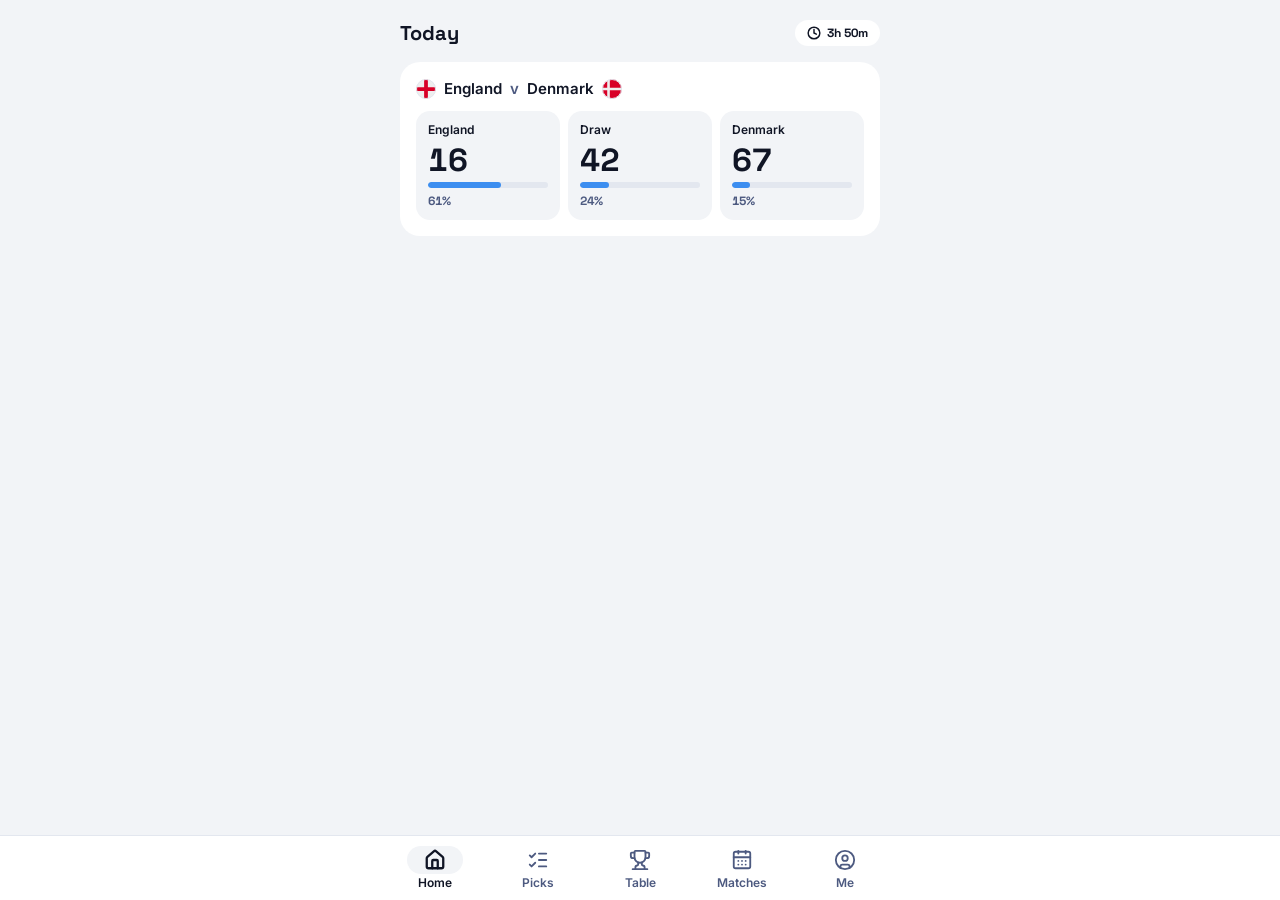
==== app/index.html @ b16002ab "Site, run 12" ====
<!doctype html>
<html lang="en-GB" data-tournament="euro-2028">
  <head>
    <meta charset="utf-8" />
    <meta name="viewport" content="width=device-width, initial-scale=1, viewport-fit=cover" />
    <meta name="theme-color" content="#F2F4F7" />
    <meta name="robots" content="noindex, nofollow" />
    <meta name="apple-mobile-web-app-capable" content="yes" />
    <meta name="mobile-web-app-capable" content="yes" />
    <meta name="apple-mobile-web-app-status-bar-style" content="default" />
    <meta name="apple-mobile-web-app-title" content="Barnito" />
    <title>Barnito 28</title>
    <link rel="manifest" href="./manifest.webmanifest" />
    <link rel="icon" href="./icon.svg" type="image/svg+xml" />
    <link rel="apple-touch-icon" href="./icon-180.png" />
    <script type="module" crossorigin src="./assets/index-D5ADAs2I.js"></script>
    <link rel="stylesheet" crossorigin href="./assets/index-BcwWj0fq.css">
  </head>
  <body>
    <div id="root"></div>
  </body>
</html>
---- app/assets/index-BcwWj0fq.css ----
@font-face{font-family:Inter Variable;font-style:normal;font-display:swap;font-weight:100 900;src:url(./inter-cyrillic-ext-wght-normal-BOeWTOD4.woff2)format("woff2-variations");unicode-range:U+460-52F,U+1C80-1C8A,U+20B4,U+2DE0-2DFF,U+A640-A69F,U+FE2E-FE2F}@font-face{font-family:Inter Variable;font-style:normal;font-display:swap;font-weight:100 900;src:url(./inter-cyrillic-wght-normal-DqGufNeO.woff2)format("woff2-variations");unicode-range:U+301,U+400-45F,U+490-491,U+4B0-4B1,U+2116}@font-face{font-family:Inter Variable;font-style:normal;font-display:swap;font-weight:100 900;src:url(./inter-greek-ext-wght-normal-DlzME5K_.woff2)format("woff2-variations");unicode-range:U+1F??}@font-face{font-family:Inter Variable;font-style:normal;font-display:swap;font-weight:100 900;src:url(./inter-greek-wght-normal-CkhJZR-_.woff2)format("woff2-variations");unicode-range:U+370-377,U+37A-37F,U+384-38A,U+38C,U+38E-3A1,U+3A3-3FF}@font-face{font-family:Inter Variable;font-style:normal;font-display:swap;font-weight:100 900;src:url(./inter-vietnamese-wght-normal-CBcvBZtf.woff2)format("woff2-variations");unicode-range:U+102-103,U+110-111,U+128-129,U+168-169,U+1A0-1A1,U+1AF-1B0,U+300-301,U+303-304,U+308-309,U+323,U+329,U+1EA0-1EF9,U+20AB}@font-face{font-family:Inter Variable;font-style:normal;font-display:swap;font-weight:100 900;src:url(./inter-latin-ext-wght-normal-DO1Apj_S.woff2)format("woff2-variations");unicode-range:U+100-2BA,U+2BD-2C5,U+2C7-2CC,U+2CE-2D7,U+2DD-2FF,U+304,U+308,U+329,U+1D00-1DBF,U+1E00-1E9F,U+1EF2-1EFF,U+2020,U+20A0-20AB,U+20AD-20C0,U+2113,U+2C60-2C7F,U+A720-A7FF}@font-face{font-family:Inter Variable;font-style:normal;font-display:swap;font-weight:100 900;src:url(./inter-latin-wght-normal-Dx4kXJAl.woff2)format("woff2-variations");unicode-range:U+??,U+131,U+152-153,U+2BB-2BC,U+2C6,U+2DA,U+2DC,U+304,U+308,U+329,U+2000-206F,U+20AC,U+2122,U+2191,U+2193,U+2212,U+2215,U+FEFF,U+FFFD}@font-face{font-family:Space Grotesk Variable;font-style:normal;font-display:swap;font-weight:300 700;src:url(./space-grotesk-vietnamese-wght-normal-D0rl6rjA.woff2)format("woff2-variations");unicode-range:U+102-103,U+110-111,U+128-129,U+168-169,U+1A0-1A1,U+1AF-1B0,U+300-301,U+303-304,U+308-309,U+323,U+329,U+1EA0-1EF9,U+20AB}@font-face{font-family:Space Grotesk Variable;font-style:normal;font-display:swap;font-weight:300 700;src:url(./space-grotesk-latin-ext-wght-normal-D9tNdqV9.woff2)format("woff2-variations");unicode-range:U+100-2BA,U+2BD-2C5,U+2C7-2CC,U+2CE-2D7,U+2DD-2FF,U+304,U+308,U+329,U+1D00-1DBF,U+1E00-1E9F,U+1EF2-1EFF,U+2020,U+20A0-20AB,U+20AD-20C0,U+2113,U+2C60-2C7F,U+A720-A7FF}@font-face{font-family:Space Grotesk Variable;font-style:normal;font-display:swap;font-weight:300 700;src:url(./space-grotesk-latin-wght-normal-BhU9QXUp.woff2)format("woff2-variations");unicode-range:U+??,U+131,U+152-153,U+2BB-2BC,U+2C6,U+2DA,U+2DC,U+304,U+308,U+329,U+2000-206F,U+20AC,U+2122,U+2191,U+2193,U+2212,U+2215,U+FEFF,U+FFFD}@layer properties{@supports (((-webkit-hyphens:none)) and (not (margin-trim:inline))) or ((-moz-orient:inline) and (not (color:rgb(from red r g b)))){*,:before,:after,::backdrop{--tw-translate-x:0;--tw-translate-y:0;--tw-translate-z:0;--tw-scale-x:1;--tw-scale-y:1;--tw-scale-z:1;--tw-scroll-snap-strictness:proximity;--tw-space-x-reverse:0;--tw-divide-y-reverse:0;--tw-border-style:solid;--tw-leading:initial;--tw-font-weight:initial;--tw-tracking:initial;--tw-ordinal:initial;--tw-slashed-zero:initial;--tw-numeric-figure:initial;--tw-numeric-spacing:initial;--tw-numeric-fraction:initial;--tw-shadow:0 0 #0000;--tw-shadow-color:initial;--tw-shadow-alpha:100%;--tw-inset-shadow:0 0 #0000;--tw-inset-shadow-color:initial;--tw-inset-shadow-alpha:100%;--tw-ring-color:initial;--tw-ring-shadow:0 0 #0000;--tw-inset-ring-color:initial;--tw-inset-ring-shadow:0 0 #0000;--tw-ring-inset:initial;--tw-ring-offset-width:0px;--tw-ring-offset-color:#fff;--tw-ring-offset-shadow:0 0 #0000;--tw-outline-style:solid;--tw-duration:initial;--tw-ease:initial;--tw-content:""}}}@layer theme{:root,:host{--font-sans:"Inter Variable", ui-sans-serif, system-ui, sans-serif;--font-mono:ui-monospace, SFMono-Regular, Menlo, Monaco, Consolas, "Liberation Mono", "Courier New", monospace;--spacing:.25rem;--container-sm:24rem;--container-lg:32rem;--text-base:1rem;--text-base--line-height:calc(1.5 / 1);--font-weight-semibold:600;--font-weight-bold:700;--tracking-tight:-.025em;--animate-spin:spin 1s linear infinite;--animate-pulse:pulse 2s cubic-bezier(.4, 0, .6, 1) infinite;--default-transition-duration:var(--transition-duration-quick);--default-transition-timing-function:var(--ease-spring);--default-font-family:var(--font-sans);--default-mono-font-family:var(--font-mono);--color-bg:var(--lightningcss-light,var(--p-paper))var(--lightningcss-dark,var(--p-night));--color-surface:var(--lightningcss-light,var(--p-white))var(--lightningcss-dark,var(--p-night-raised));--color-surface-sunken:var(--lightningcss-light,var(--p-paper))var(--lightningcss-dark,var(--p-night-sunken));--color-line:var(--lightningcss-light,var(--p-mist))var(--lightningcss-dark,var(--p-night-line));--color-line-strong:var(--lightningcss-light,var(--p-slate-400))var(--lightningcss-dark,var(--p-night-slate));--color-fg:var(--lightningcss-light,var(--p-ink))var(--lightningcss-dark,var(--p-snow));--color-fg-muted:var(--lightningcss-light,var(--p-slate-600))var(--lightningcss-dark,var(--p-night-muted));--color-fg-faint:var(--lightningcss-light,var(--p-slate-500))var(--lightningcss-dark,var(--p-night-faint));--color-gain:var(--lightningcss-light,var(--p-green))var(--lightningcss-dark,var(--p-green-light));--color-loss:var(--lightningcss-light,var(--p-red))var(--lightningcss-dark,var(--p-red-light));--color-warn:var(--lightningcss-light,var(--p-amber-ink))var(--lightningcss-dark,var(--p-amber-light));--color-warn-solid:var(--lightningcss-light,var(--p-amber))var(--lightningcss-dark,var(--p-amber));--color-on-warn:var(--lightningcss-light,var(--p-ink))var(--lightningcss-dark,var(--p-ink));--color-urgent:var(--lightningcss-light,var(--p-red))var(--lightningcss-dark,var(--p-red-light));--color-warn-soft:var(--lightningcss-light,var(--p-amber-soft))var(--lightningcss-dark,var(--p-amber-night));--color-urgent-soft:var(--lightningcss-light,var(--p-red-soft))var(--lightningcss-dark,var(--p-red-night));--color-on-urgent:var(--lightningcss-light,var(--p-white))var(--lightningcss-dark,var(--p-ink));--color-live:var(--lightningcss-light,var(--p-raspberry))var(--lightningcss-dark,var(--p-raspberry-light));--color-heat:var(--lightningcss-light,var(--p-chilli))var(--lightningcss-dark,var(--p-chilli-light));--color-chance:var(--lightningcss-light,var(--p-sky))var(--lightningcss-dark,var(--p-sky-light));--color-longshot:var(--lightningcss-light,var(--p-magenta-ink))var(--lightningcss-dark,var(--p-magenta-light));--color-series-home:var(--lightningcss-light,var(--p-sky))var(--lightningcss-dark,var(--p-sky-light));--color-series-draw:var(--lightningcss-light,var(--p-violet))var(--lightningcss-dark,var(--p-violet-light));--color-series-away:var(--lightningcss-light,var(--p-magenta))var(--lightningcss-dark,var(--p-raspberry-light));--color-brand:var(--lightningcss-light,var(--p-ink))var(--lightningcss-dark,var(--p-lime));--color-on-brand:var(--lightningcss-light,var(--p-lime))var(--lightningcss-dark,var(--p-ink));--color-brand-fg:var(--lightningcss-light,var(--p-ink))var(--lightningcss-dark,var(--p-lime));--color-mine:var(--lightningcss-light,var(--p-lime))var(--lightningcss-dark,var(--p-lime));--color-on-mine:var(--lightningcss-light,var(--p-ink))var(--lightningcss-dark,var(--p-ink));--color-mine-soft:var(--lightningcss-light,var(--p-lime-soft))var(--lightningcss-dark,var(--p-lime-night));--font-num:"Space Grotesk Variable", ui-sans-serif, system-ui, sans-serif;--text-hero:4.75rem;--text-hero--line-height:.9;--text-score:2rem;--text-score--line-height:1;--text-title:1.25rem;--text-title--line-height:1.2;--text-body:.9375rem;--text-body--line-height:1.4;--text-label:.75rem;--text-label--line-height:1.2;--text-input:1rem;--text-input--line-height:1.25;--spacing-gutter:1rem;--spacing-target:2.75rem;--radius-chip:.5rem;--radius-tile:.875rem;--radius-card:1.25rem;--radius-sheet:1.75rem;--radius-button:999px;--shadow-sheet:0 -8px 30px #0f19321f;--shadow-toast:0 8px 24px #0f19322e;--shadow-tray:0 -4px 18px #0f19321a;--transition-duration-quick:.15s;--transition-duration-move:.25s;--ease-spring:cubic-bezier(.32, .72, 0, 1);--animate-layer-in:layer-in var(--transition-duration-move) var(--ease-spring)}}@layer base{*,:after,:before,::backdrop{box-sizing:border-box;border:0 solid;margin:0;padding:0}::file-selector-button{box-sizing:border-box;border:0 solid;margin:0;padding:0}html,:host{-webkit-text-size-adjust:100%;tab-size:4;line-height:1.5;font-family:var(--default-font-family,-apple-system, BlinkMacSystemFont, "Segoe UI", Roboto, "Helvetica Neue", "Noto Sans", Arial, sans-serif, "Apple Color Emoji", "Segoe UI Emoji", "Segoe UI Symbol", "Noto Color Emoji");font-feature-settings:var(--default-font-feature-settings,normal);font-variation-settings:var(--default-font-variation-settings,normal);-webkit-tap-highlight-color:transparent}hr{height:0;color:inherit;border-top-width:1px}abbr:where([title]){-webkit-text-decoration:underline dotted;text-decoration:underline dotted}h1,h2,h3,h4,h5,h6{font-size:inherit;font-weight:inherit}a{color:inherit;-webkit-text-decoration:inherit;-webkit-text-decoration:inherit;-webkit-text-decoration:inherit;-webkit-text-decoration:inherit;text-decoration:inherit}b,strong{font-weight:bolder}code,kbd,samp,pre{font-family:var(--default-mono-font-family,ui-monospace, SFMono-Regular, Menlo, Monaco, Consolas, "Liberation Mono", "Courier New", monospace);font-feature-settings:var(--default-mono-font-feature-settings,normal);font-variation-settings:var(--default-mono-font-variation-settings,normal);font-size:1em}small{font-size:80%}sub,sup{vertical-align:baseline;font-size:75%;line-height:0;position:relative}sub{bottom:-.25em}sup{top:-.5em}table{text-indent:0;border-color:inherit;border-collapse:collapse}:-moz-focusring:where(:not(iframe)){outline:auto}progress{vertical-align:baseline}summary{display:list-item}ol,ul,menu{list-style:none}img,svg,video,canvas,audio,iframe,embed,object{vertical-align:middle;display:block}img,video{max-width:100%;height:auto}button,input,select,optgroup,textarea{font:inherit;font-feature-settings:inherit;font-variation-settings:inherit;letter-spacing:inherit;color:inherit;opacity:1;background-color:#0000;border-radius:0}::file-selector-button{font:inherit;font-feature-settings:inherit;font-variation-settings:inherit;letter-spacing:inherit;color:inherit;opacity:1;background-color:#0000;border-radius:0}:where(select:is([multiple],[size])) optgroup{font-weight:bolder}:where(select:is([multiple],[size])) optgroup option{padding-inline-start:20px}::file-selector-button{margin-inline-end:4px}::placeholder{opacity:1}@supports (not ((-webkit-appearance:-apple-pay-button))) or (contain-intrinsic-size:1px){::placeholder{color:currentColor}@supports (color:color-mix(in lab, red, red)){::placeholder{color:color-mix(in oklab, currentcolor 50%, transparent)}}}textarea{resize:vertical}::-webkit-search-decoration{-webkit-appearance:none}::-webkit-date-and-time-value{min-height:1lh;text-align:inherit}::-webkit-datetime-edit{display:inline-flex}::-webkit-datetime-edit-fields-wrapper{padding:0}::-webkit-datetime-edit{padding-block:0}::-webkit-datetime-edit-year-field{padding-block:0}::-webkit-datetime-edit-month-field{padding-block:0}::-webkit-datetime-edit-day-field{padding-block:0}::-webkit-datetime-edit-hour-field{padding-block:0}::-webkit-datetime-edit-minute-field{padding-block:0}::-webkit-datetime-edit-second-field{padding-block:0}::-webkit-datetime-edit-millisecond-field{padding-block:0}::-webkit-datetime-edit-meridiem-field{padding-block:0}::-webkit-calendar-picker-indicator{line-height:1}:-moz-ui-invalid{box-shadow:none}button,input:where([type=button],[type=reset],[type=submit]){appearance:button}::file-selector-button{appearance:button}::-webkit-inner-spin-button{height:auto}::-webkit-outer-spin-button{height:auto}[hidden]:where(:not([hidden=until-found])){display:none!important}html{background-color:var(--color-bg);color:var(--color-fg)}:where(.font-num){font-variant-numeric:tabular-nums}}@layer components;@layer utilities{.pointer-events-none{pointer-events:none}.visible{visibility:visible}.sr-only{clip-path:inset(50%);white-space:nowrap;border-width:0;width:1px;height:1px;margin:-1px;padding:0;position:absolute;overflow:hidden}.absolute{position:absolute}.fixed{position:fixed}.relative{position:relative}.inset-0{inset:0}.inset-x-0{inset-inline:0}.inset-x-\[-6px\]{inset-inline:-6px}.inset-x-gutter{inset-inline:var(--spacing-gutter)}.inset-y-0{inset-block:0}.-top-1{top:calc(var(--spacing) * -1)}.-top-1\.5{top:calc(var(--spacing) * -1.5)}.-top-2{top:calc(var(--spacing) * -2)}.top-0{top:0}.top-1\/2{top:50%}.top-2{top:calc(var(--spacing) * 2)}.top-2\.5{top:calc(var(--spacing) * 2.5)}.top-3{top:calc(var(--spacing) * 3)}.-right-2{right:calc(var(--spacing) * -2)}.right-0{right:0}.right-1{right:var(--spacing)}.right-2{right:calc(var(--spacing) * 2)}.right-2\.5{right:calc(var(--spacing) * 2.5)}.-bottom-1{bottom:calc(var(--spacing) * -1)}.bottom-0{bottom:0}.bottom-\[calc\(var\(--size-nav\)\+max\(0\.25rem\,env\(safe-area-inset-bottom\)\)\+1rem\)\]{bottom:calc(var(--size-nav) + max(.25rem, env(safe-area-inset-bottom)) + 1rem)}.left-0{left:0}.left-3{left:calc(var(--spacing) * 3)}.z-\(--layer-nav\){z-index:var(--layer-nav)}.z-\(--layer-sheet\){z-index:var(--layer-sheet)}.z-\(--layer-toast\){z-index:var(--layer-toast)}.z-\[calc\(100-var\(--toast-index\)\)\]{z-index:calc(100 - var(--toast-index))}.-mx-4{margin-inline:calc(var(--spacing) * -4)}.-mx-gutter{margin-inline:calc(var(--spacing-gutter) * -1)}.mx-auto{margin-inline:auto}.my-3{margin-block:calc(var(--spacing) * 3)}.-mr-2\.5{margin-right:calc(var(--spacing) * -2.5)}.mb-1{margin-bottom:var(--spacing)}.-ml-1\.5{margin-left:calc(var(--spacing) * -1.5)}.-ml-2\.5{margin-left:calc(var(--spacing) * -2.5)}.ml-1{margin-left:var(--spacing)}.ml-auto{margin-left:auto}.block{display:block}.flex{display:flex}.grid{display:grid}.hidden{display:none}.inline-block{display:inline-block}.inline-flex{display:inline-flex}.inline-grid{display:inline-grid}.table{display:table}.size-1\.5{width:calc(var(--spacing) * 1.5);height:calc(var(--spacing) * 1.5)}.size-2{width:calc(var(--spacing) * 2);height:calc(var(--spacing) * 2)}.size-3{width:calc(var(--spacing) * 3);height:calc(var(--spacing) * 3)}.size-6{width:calc(var(--spacing) * 6);height:calc(var(--spacing) * 6)}.size-8{width:calc(var(--spacing) * 8);height:calc(var(--spacing) * 8)}.size-10{width:calc(var(--spacing) * 10);height:calc(var(--spacing) * 10)}.size-14{width:calc(var(--spacing) * 14);height:calc(var(--spacing) * 14)}.size-20{width:calc(var(--spacing) * 20);height:calc(var(--spacing) * 20)}.size-40{width:calc(var(--spacing) * 40);height:calc(var(--spacing) * 40)}.size-full{width:100%;height:100%}.size-target{width:var(--spacing-target);height:var(--spacing-target)}.h-\(--collapsible-panel-height\){height:var(--collapsible-panel-height)}.h-\(--height\){height:var(--height)}.h-\(--size-nav\){height:var(--size-nav)}.h-0\.5{height:calc(var(--spacing) * .5)}.h-1\.5{height:calc(var(--spacing) * 1.5)}.h-2{height:calc(var(--spacing) * 2)}.h-2\.5{height:calc(var(--spacing) * 2.5)}.h-3{height:calc(var(--spacing) * 3)}.h-4{height:calc(var(--spacing) * 4)}.h-5{height:calc(var(--spacing) * 5)}.h-7{height:calc(var(--spacing) * 7)}.h-8{height:calc(var(--spacing) * 8)}.h-9{height:calc(var(--spacing) * 9)}.h-10{height:calc(var(--spacing) * 10)}.h-11{height:calc(var(--spacing) * 11)}.h-12{height:calc(var(--spacing) * 12)}.h-14{height:calc(var(--spacing) * 14)}.h-20{height:calc(var(--spacing) * 20)}.h-24{height:calc(var(--spacing) * 24)}.h-full{height:100%}.h-px{height:1px}.h-target{height:var(--spacing-target)}.max-h-\[calc\(100dvh-var\(--top-margin\)\)\]{max-height:calc(100dvh - var(--top-margin))}.min-h-0{min-height:0}.min-h-5{min-height:calc(var(--spacing) * 5)}.min-h-6{min-height:calc(var(--spacing) * 6)}.min-h-12{min-height:calc(var(--spacing) * 12)}.min-h-dvh{min-height:100dvh}.min-h-target{min-height:var(--spacing-target)}.w-\(--active-tab-width\){width:var(--active-tab-width)}.w-0\.5{width:calc(var(--spacing) * .5)}.w-2\/3{width:66.6667%}.w-3\/4{width:75%}.w-6{width:calc(var(--spacing) * 6)}.w-10{width:calc(var(--spacing) * 10)}.w-12{width:calc(var(--spacing) * 12)}.w-14{width:calc(var(--spacing) * 14)}.w-16{width:calc(var(--spacing) * 16)}.w-20{width:calc(var(--spacing) * 20)}.w-22{width:calc(var(--spacing) * 22)}.w-24{width:calc(var(--spacing) * 24)}.w-\[86\%\]{width:86%}.w-fit{width:fit-content}.w-full{width:100%}.max-w-28{max-width:calc(var(--spacing) * 28)}.max-w-32{max-width:calc(var(--spacing) * 32)}.max-w-full{max-width:100%}.max-w-lg{max-width:var(--container-lg)}.max-w-sm{max-width:var(--container-sm)}.min-w-0{min-width:0}.min-w-5{min-width:calc(var(--spacing) * 5)}.flex-1{flex:1}.shrink{flex-shrink:1}.shrink-0{flex-shrink:0}.basis-0{flex-basis:0}.origin-bottom{transform-origin:bottom}.translate-x-\(--active-tab-left\){--tw-translate-x:var(--active-tab-left);translate:var(--tw-translate-x) var(--tw-translate-y)}.-translate-y-1\/2{--tw-translate-y:calc(calc(1 / 2 * 100%) * -1);translate:var(--tw-translate-x) var(--tw-translate-y)}.scale-0{--tw-scale-x:0%;--tw-scale-y:0%;--tw-scale-z:0%;scale:var(--tw-scale-x) var(--tw-scale-y)}.scale-100{--tw-scale-x:100%;--tw-scale-y:100%;--tw-scale-z:100%;scale:var(--tw-scale-x) var(--tw-scale-y)}.-rotate-90{rotate:-90deg}.rotate-180{rotate:180deg}.\[transform\:translateX\(var\(--toast-swipe-movement-x\)\)_translateY\(calc\(var\(--toast-swipe-movement-y\)-\(var\(--toast-index\)\*var\(--peek\)\)-\(var\(--shrink\)\*var\(--height\)\)\)\)_scale\(var\(--scale\)\)\]{transform:translateX(var(--toast-swipe-movement-x)) translateY(calc(var(--toast-swipe-movement-y) - (var(--toast-index) * var(--peek)) - (var(--shrink) * var(--height)))) scale(var(--scale))}.\[transform\:translateY\(calc\(var\(--drawer-snap-point-offset\)\+var\(--drawer-swipe-movement-y\)\)\)\]{transform:translateY(calc(var(--drawer-snap-point-offset) + var(--drawer-swipe-movement-y)))}.animate-layer-in{animation:var(--animate-layer-in)}.cursor-pointer{cursor:pointer}.touch-auto{touch-action:auto}.touch-none{touch-action:none}.snap-x{scroll-snap-type:x var(--tw-scroll-snap-strictness)}.snap-mandatory{--tw-scroll-snap-strictness:mandatory}.snap-center{scroll-snap-align:center}.scroll-px-gutter{scroll-padding-inline:var(--spacing-gutter)}.\[scrollbar-width\:none\]{scrollbar-width:none}.grid-cols-1{grid-template-columns:repeat(1,minmax(0,1fr))}.grid-cols-2{grid-template-columns:repeat(2,minmax(0,1fr))}.grid-cols-3{grid-template-columns:repeat(3,minmax(0,1fr))}.grid-cols-5{grid-template-columns:repeat(5,minmax(0,1fr))}.grid-cols-\[1fr_auto_1fr_auto_1fr\]{grid-template-columns:1fr auto 1fr auto 1fr}.grid-cols-\[6\.5rem_minmax\(0\,1fr\)_auto\]{grid-template-columns:6.5rem minmax(0,1fr) auto}.grid-cols-\[minmax\(0\,1fr\)_auto\]{grid-template-columns:minmax(0,1fr) auto}.grid-cols-\[repeat\(auto-fill\,minmax\(5\.5rem\,1fr\)\)\]{grid-template-columns:repeat(auto-fill,minmax(5.5rem,1fr))}.grid-cols-\[repeat\(auto-fill\,minmax\(8\.5rem\,1fr\)\)\]{grid-template-columns:repeat(auto-fill,minmax(8.5rem,1fr))}.flex-col{flex-direction:column}.flex-wrap{flex-wrap:wrap}.place-items-center{place-items:center}.content-center{align-content:center}.content-start{align-content:flex-start}.items-baseline{align-items:baseline}.items-center{align-items:center}.items-end{align-items:flex-end}.items-start{align-items:flex-start}.justify-between{justify-content:space-between}.justify-center{justify-content:center}.justify-end{justify-content:flex-end}.justify-items-center{justify-items:center}.justify-items-end{justify-items:end}.justify-items-start{justify-items:start}.gap-0\.5{gap:calc(var(--spacing) * .5)}.gap-1{gap:var(--spacing)}.gap-1\.5{gap:calc(var(--spacing) * 1.5)}.gap-2{gap:calc(var(--spacing) * 2)}.gap-2\.5{gap:calc(var(--spacing) * 2.5)}.gap-3{gap:calc(var(--spacing) * 3)}.gap-4{gap:calc(var(--spacing) * 4)}.gap-5{gap:calc(var(--spacing) * 5)}.gap-6{gap:calc(var(--spacing) * 6)}.gap-8{gap:calc(var(--spacing) * 8)}.gap-x-1{column-gap:var(--spacing)}.gap-x-2{column-gap:calc(var(--spacing) * 2)}.gap-x-3{column-gap:calc(var(--spacing) * 3)}.gap-x-4{column-gap:calc(var(--spacing) * 4)}.gap-x-5{column-gap:calc(var(--spacing) * 5)}:where(.-space-x-1>:not(:last-child)){--tw-space-x-reverse:0;margin-inline-start:calc(calc(var(--spacing) * -1) * var(--tw-space-x-reverse));margin-inline-end:calc(calc(var(--spacing) * -1) * calc(1 - var(--tw-space-x-reverse)))}:where(.-space-x-1\.5>:not(:last-child)){--tw-space-x-reverse:0;margin-inline-start:calc(calc(var(--spacing) * -1.5) * var(--tw-space-x-reverse));margin-inline-end:calc(calc(var(--spacing) * -1.5) * calc(1 - var(--tw-space-x-reverse)))}.gap-y-1{row-gap:var(--spacing)}.gap-y-2{row-gap:calc(var(--spacing) * 2)}.gap-y-3{row-gap:calc(var(--spacing) * 3)}:where(.divide-y>:not(:last-child)){--tw-divide-y-reverse:0;border-bottom-style:var(--tw-border-style);border-top-style:var(--tw-border-style);border-top-width:calc(1px * var(--tw-divide-y-reverse));border-bottom-width:calc(1px * calc(1 - var(--tw-divide-y-reverse)))}:where(.divide-line>:not(:last-child)){border-color:var(--color-line)}.justify-self-center{justify-self:center}.justify-self-start{justify-self:flex-start}.truncate{text-overflow:ellipsis;white-space:nowrap;overflow:hidden}.overflow-hidden{overflow:hidden}.overflow-x-auto{overflow-x:auto}.overflow-y-auto{overflow-y:auto}.overscroll-contain{overscroll-behavior:contain}.rounded{border-radius:.25rem}.rounded-button{border-radius:var(--radius-button)}.rounded-card{border-radius:var(--radius-card)}.rounded-chip{border-radius:var(--radius-chip)}.rounded-full{border-radius:2147483647px}.rounded-tile{border-radius:var(--radius-tile)}.rounded-t-sheet{border-top-left-radius:var(--radius-sheet);border-top-right-radius:var(--radius-sheet)}.border{border-style:var(--tw-border-style);border-width:1px}.border-2{border-style:var(--tw-border-style);border-width:2px}.border-t{border-top-style:var(--tw-border-style);border-top-width:1px}.border-t-2{border-top-style:var(--tw-border-style);border-top-width:2px}.border-b{border-bottom-style:var(--tw-border-style);border-bottom-width:1px}.border-l{border-left-style:var(--tw-border-style);border-left-width:1px}.border-dashed{--tw-border-style:dashed;border-style:dashed}.border-chance{border-color:var(--color-chance)}.border-current{border-color:currentColor}.border-line{border-color:var(--color-line)}.border-line-strong{border-color:var(--color-line-strong)}.bg-bg{background-color:var(--color-bg)}.bg-brand{background-color:var(--color-brand)}.bg-chance{background-color:var(--color-chance)}.bg-current{background-color:currentColor}.bg-fg{background-color:var(--color-fg)}.bg-gain{background-color:var(--color-gain)}.bg-line{background-color:var(--color-line)}.bg-line-strong{background-color:var(--color-line-strong)}.bg-live{background-color:var(--color-live)}.bg-loss{background-color:var(--color-loss)}.bg-mine{background-color:var(--color-mine)}.bg-mine-soft{background-color:var(--color-mine-soft)}.bg-on-urgent{background-color:var(--color-on-urgent)}.bg-on-urgent\/15{background-color:color-mix(in srgb, var(--lightningcss-light,var(--p-white))var(--lightningcss-dark,var(--p-ink)) 15%, transparent)}@supports (color:color-mix(in lab, red, red)){.bg-on-urgent\/15{background-color:color-mix(in oklab, var(--color-on-urgent) 15%, transparent)}}.bg-on-warn\/10{background-color:color-mix(in srgb, var(--lightningcss-light,var(--p-ink))var(--lightningcss-dark,var(--p-ink)) 10%, transparent)}@supports (color:color-mix(in lab, red, red)){.bg-on-warn\/10{background-color:color-mix(in oklab, var(--color-on-warn) 10%, transparent)}}.bg-series-away{background-color:var(--color-series-away)}.bg-series-draw{background-color:var(--color-series-draw)}.bg-series-home{background-color:var(--color-series-home)}.bg-surface{background-color:var(--color-surface)}.bg-surface-sunken{background-color:var(--color-surface-sunken)}.bg-urgent{background-color:var(--color-urgent)}.bg-urgent-soft{background-color:var(--color-urgent-soft)}.bg-warn-soft{background-color:var(--color-warn-soft)}.bg-warn-solid{background-color:var(--color-warn-solid)}.stroke-brand{stroke:var(--color-brand)}.stroke-line{stroke:var(--color-line)}.p-0{padding:0}.p-1{padding:var(--spacing)}.p-1\.5{padding:calc(var(--spacing) * 1.5)}.p-2{padding:calc(var(--spacing) * 2)}.p-2\.5{padding:calc(var(--spacing) * 2.5)}.p-3{padding:calc(var(--spacing) * 3)}.p-3\.5{padding:calc(var(--spacing) * 3.5)}.p-4{padding:calc(var(--spacing) * 4)}.p-5{padding:calc(var(--spacing) * 5)}.px-1{padding-inline:var(--spacing)}.px-1\.5{padding-inline:calc(var(--spacing) * 1.5)}.px-2{padding-inline:calc(var(--spacing) * 2)}.px-2\.5{padding-inline:calc(var(--spacing) * 2.5)}.px-3{padding-inline:calc(var(--spacing) * 3)}.px-3\.5{padding-inline:calc(var(--spacing) * 3.5)}.px-4{padding-inline:calc(var(--spacing) * 4)}.px-6{padding-inline:calc(var(--spacing) * 6)}.px-gutter{padding-inline:var(--spacing-gutter)}.py-0\.5{padding-block:calc(var(--spacing) * .5)}.py-1{padding-block:var(--spacing)}.py-1\.5{padding-block:calc(var(--spacing) * 1.5)}.py-2{padding-block:calc(var(--spacing) * 2)}.py-2\.5{padding-block:calc(var(--spacing) * 2.5)}.py-3{padding-block:calc(var(--spacing) * 3)}.py-4{padding-block:calc(var(--spacing) * 4)}.py-10{padding-block:calc(var(--spacing) * 10)}.pt-0\.5{padding-top:calc(var(--spacing) * .5)}.pt-1{padding-top:var(--spacing)}.pt-2{padding-top:calc(var(--spacing) * 2)}.pt-2\.5{padding-top:calc(var(--spacing) * 2.5)}.pt-3{padding-top:calc(var(--spacing) * 3)}.pt-\[calc\(env\(safe-area-inset-top\,0px\)\+1\.25rem\)\]{padding-top:calc(env(safe-area-inset-top,0px) + 1.25rem)}.pr-2\.5{padding-right:calc(var(--spacing) * 2.5)}.pr-4{padding-right:calc(var(--spacing) * 4)}.pr-5{padding-right:calc(var(--spacing) * 5)}.pr-12{padding-right:calc(var(--spacing) * 12)}.\[padding-bottom\:max\(0px\,calc\(var\(--drawer-snap-point-offset\)\+var\(--drawer-swipe-movement-y\)\)\)\]{padding-bottom:max(0px, calc(var(--drawer-snap-point-offset) + var(--drawer-swipe-movement-y)))}.pb-1{padding-bottom:var(--spacing)}.pb-1\.5{padding-bottom:calc(var(--spacing) * 1.5)}.pb-2{padding-bottom:calc(var(--spacing) * 2)}.pb-3{padding-bottom:calc(var(--spacing) * 3)}.pb-4{padding-bottom:calc(var(--spacing) * 4)}.pb-6{padding-bottom:calc(var(--spacing) * 6)}.pb-\[calc\(0\.75rem\+env\(safe-area-inset-bottom\,0px\)\)\]{padding-bottom:calc(.75rem + env(safe-area-inset-bottom,0px))}.pb-\[calc\(env\(safe-area-inset-bottom\,0px\)\+1\.5rem\)\]{padding-bottom:calc(env(safe-area-inset-bottom,0px) + 1.5rem)}.pb-\[calc\(var\(--size-nav\)\+env\(safe-area-inset-bottom\,0px\)\+2rem\)\]{padding-bottom:calc(var(--size-nav) + env(safe-area-inset-bottom,0px) + 2rem)}.pb-\[calc\(var\(--size-nav\)\+max\(0\.25rem\,env\(safe-area-inset-bottom\,0px\)\)\+1\.5rem\)\]{padding-bottom:calc(var(--size-nav) + max(.25rem, env(safe-area-inset-bottom,0px)) + 1.5rem)}.pb-\[max\(0\.25rem\,env\(safe-area-inset-bottom\)\)\]{padding-bottom:max(.25rem, env(safe-area-inset-bottom))}.pl-1{padding-left:var(--spacing)}.pl-4{padding-left:calc(var(--spacing) * 4)}.pl-10{padding-left:calc(var(--spacing) * 10)}.text-center{text-align:center}.text-left{text-align:left}.text-right{text-align:right}.align-bottom{vertical-align:bottom}.font-num{font-family:var(--font-num)}.font-sans{font-family:var(--font-sans)}.text-base{font-size:var(--text-base);line-height:var(--tw-leading,var(--text-base--line-height))}.text-body{font-size:var(--text-body);line-height:var(--tw-leading,var(--text-body--line-height))}.text-hero{font-size:var(--text-hero);line-height:var(--tw-leading,var(--text-hero--line-height))}.text-input{font-size:var(--text-input);line-height:var(--tw-leading,var(--text-input--line-height))}.text-label{font-size:var(--text-label);line-height:var(--tw-leading,var(--text-label--line-height))}.text-score{font-size:var(--text-score);line-height:var(--tw-leading,var(--text-score--line-height))}.text-title{font-size:var(--text-title);line-height:var(--tw-leading,var(--text-title--line-height))}.text-\[0\.625rem\]{font-size:.625rem}.leading-6{--tw-leading:calc(var(--spacing) * 6);line-height:calc(var(--spacing) * 6)}.leading-none{--tw-leading:1;line-height:1}.font-bold{--tw-font-weight:var(--font-weight-bold);font-weight:var(--font-weight-bold)}.font-semibold{--tw-font-weight:var(--font-weight-semibold);font-weight:var(--font-weight-semibold)}.tracking-tight{--tw-tracking:var(--tracking-tight);letter-spacing:var(--tracking-tight)}.text-balance{text-wrap:balance}.whitespace-nowrap{white-space:nowrap}.text-brand-fg{color:var(--color-brand-fg)}.text-fg{color:var(--color-fg)}.text-fg-faint{color:var(--color-fg-faint)}.text-fg-muted{color:var(--color-fg-muted)}.text-gain{color:var(--color-gain)}.text-live{color:var(--color-live)}.text-loss{color:var(--color-loss)}.text-on-brand{color:var(--color-on-brand)}.text-on-mine{color:var(--color-on-mine)}.text-on-urgent{color:var(--color-on-urgent)}.text-on-warn{color:var(--color-on-warn)}.text-urgent{color:var(--color-urgent)}.text-warn{color:var(--color-warn)}.tabular-nums{--tw-numeric-spacing:tabular-nums;font-variant-numeric:var(--tw-ordinal,) var(--tw-slashed-zero,) var(--tw-numeric-figure,) var(--tw-numeric-spacing,) var(--tw-numeric-fraction,)}.underline{text-decoration-line:underline}.opacity-0{opacity:0}.opacity-35{opacity:.35}.opacity-50{opacity:.5}.opacity-100{opacity:1}.opacity-\[calc\(var\(--backdrop-opacity\)\*\(1-var\(--drawer-swipe-progress\)\)\)\]{opacity:calc(var(--backdrop-opacity) * (1 - var(--drawer-swipe-progress)))}.shadow{--tw-shadow:0 1px 3px 0 var(--tw-shadow-color,#0000001a), 0 1px 2px -1px var(--tw-shadow-color,#0000001a);box-shadow:var(--tw-inset-shadow), var(--tw-inset-ring-shadow), var(--tw-ring-offset-shadow), var(--tw-ring-shadow), var(--tw-shadow)}.shadow-sheet{--tw-shadow:0 -8px 30px var(--tw-shadow-color,#0f19321f);box-shadow:var(--tw-inset-shadow), var(--tw-inset-ring-shadow), var(--tw-ring-offset-shadow), var(--tw-ring-shadow), var(--tw-shadow)}.shadow-toast{--tw-shadow:0 8px 24px var(--tw-shadow-color,#0f19322e);box-shadow:var(--tw-inset-shadow), var(--tw-inset-ring-shadow), var(--tw-ring-offset-shadow), var(--tw-ring-shadow), var(--tw-shadow)}.shadow-tray{--tw-shadow:0 -4px 18px var(--tw-shadow-color,#0f19321a);box-shadow:var(--tw-inset-shadow), var(--tw-inset-ring-shadow), var(--tw-ring-offset-shadow), var(--tw-ring-shadow), var(--tw-shadow)}.ring,.ring-1{--tw-ring-shadow:var(--tw-ring-inset,) 0 0 0 calc(1px + var(--tw-ring-offset-width)) var(--tw-ring-color,currentcolor);box-shadow:var(--tw-inset-shadow), var(--tw-inset-ring-shadow), var(--tw-ring-offset-shadow), var(--tw-ring-shadow), var(--tw-shadow)}.ring-2{--tw-ring-shadow:var(--tw-ring-inset,) 0 0 0 calc(2px + var(--tw-ring-offset-width)) var(--tw-ring-color,currentcolor);box-shadow:var(--tw-inset-shadow), var(--tw-inset-ring-shadow), var(--tw-ring-offset-shadow), var(--tw-ring-shadow), var(--tw-shadow)}.ring-fg{--tw-ring-color:var(--color-fg)}.ring-line{--tw-ring-color:var(--color-line)}.ring-line-strong{--tw-ring-color:var(--color-line-strong)}.ring-live{--tw-ring-color:var(--color-live)}.ring-mine{--tw-ring-color:var(--color-mine)}.ring-surface{--tw-ring-color:var(--color-surface)}.ring-urgent{--tw-ring-color:var(--color-urgent)}.ring-offset-1{--tw-ring-offset-width:1px;--tw-ring-offset-shadow:var(--tw-ring-inset,) 0 0 0 var(--tw-ring-offset-width) var(--tw-ring-offset-color)}.ring-offset-surface{--tw-ring-offset-color:var(--color-surface)}.outline,.outline-1{outline-style:var(--tw-outline-style);outline-width:1px}.outline-2{outline-style:var(--tw-outline-style);outline-width:2px}.-outline-offset-1{outline-offset:calc(1px * -1)}.outline-offset-2{outline-offset:2px}.outline-brand-fg{outline-color:var(--color-brand-fg)}.outline-line{outline-color:var(--color-line)}.transition-\[height\]{transition-property:height;transition-timing-function:var(--tw-ease,var(--default-transition-timing-function));transition-duration:var(--tw-duration,var(--default-transition-duration))}.transition-\[scale\,opacity\]{transition-property:scale,opacity;transition-timing-function:var(--tw-ease,var(--default-transition-timing-function));transition-duration:var(--tw-duration,var(--default-transition-duration))}.transition-\[translate\,width\]{transition-property:translate,width;transition-timing-function:var(--tw-ease,var(--default-transition-timing-function));transition-duration:var(--tw-duration,var(--default-transition-duration))}.transition-\[width\]{transition-property:width;transition-timing-function:var(--tw-ease,var(--default-transition-timing-function));transition-duration:var(--tw-duration,var(--default-transition-duration))}.transition-colors{transition-property:color,background-color,border-color,outline-color,text-decoration-color,fill,stroke,--tw-gradient-from,--tw-gradient-via,--tw-gradient-to;transition-timing-function:var(--tw-ease,var(--default-transition-timing-function));transition-duration:var(--tw-duration,var(--default-transition-duration))}.transition-opacity{transition-property:opacity;transition-timing-function:var(--tw-ease,var(--default-transition-timing-function));transition-duration:var(--tw-duration,var(--default-transition-duration))}.transition-transform{transition-property:transform,translate,scale,rotate;transition-timing-function:var(--tw-ease,var(--default-transition-timing-function));transition-duration:var(--tw-duration,var(--default-transition-duration))}.duration-move{--tw-duration:var(--transition-duration-move);transition-duration:var(--transition-duration-move)}.ease-spring{--tw-ease:var(--ease-spring);transition-timing-function:var(--ease-spring)}.outline-none{--tw-outline-style:none;outline-style:none}.select-none{-webkit-user-select:none;user-select:none}.\[--backdrop-opacity\:0\.45\]{--backdrop-opacity:.45}.\[--gap\:0\.5rem\]{--gap:.5rem}.\[--height\:var\(--toast-frontmost-height\,var\(--toast-height\)\)\]{--height:var(--toast-frontmost-height,var(--toast-height))}.\[--offset-y\:calc\(var\(--toast-offset-y\)\*-1\+calc\(var\(--toast-index\)\*var\(--gap\)\*-1\)\+var\(--toast-swipe-movement-y\)\)\]{--offset-y:calc(var(--toast-offset-y) * -1 + calc(var(--toast-index) * var(--gap) * -1) + var(--toast-swipe-movement-y))}.\[--peek\:0\.5rem\]{--peek:.5rem}.\[--scale\:calc\(max\(0\,1-\(var\(--toast-index\)\*0\.08\)\)\)\]{--scale:calc(max(0, 1 - (var(--toast-index) * .08)))}.\[--shrink\:calc\(1-var\(--scale\)\)\]{--shrink:calc(1 - var(--scale))}.\[transition\:transform_var\(--transition-duration-move\)_var\(--ease-spring\)\,opacity_var\(--transition-duration-move\)\,height_var\(--transition-duration-quick\)\]{transition:transform var(--transition-duration-move) var(--ease-spring),opacity var(--transition-duration-move),height var(--transition-duration-quick)}.ring-inset{--tw-ring-inset:inset}.group-aria-\[current\=page\]\:bg-surface-sunken:is(:where(.group)[aria-current=page] *){background-color:var(--color-surface-sunken)}.group-data-panel-open\:rotate-180:is(:where(.group)[data-panel-open] *){rotate:180deg}.placeholder\:text-fg-muted::placeholder{color:var(--color-fg-muted)}.after\:pointer-events-none:after{content:var(--tw-content);pointer-events:none}.after\:absolute:after{content:var(--tw-content);position:absolute}.after\:inset-x-0:after{content:var(--tw-content);inset-inline:0}.after\:top-full:after{content:var(--tw-content);top:100%}.after\:h-12:after{content:var(--tw-content);height:calc(var(--spacing) * 12)}.after\:bg-surface:after{content:var(--tw-content);background-color:var(--color-surface)}.after\:content-\[\'\'\]:after{--tw-content:"";content:var(--tw-content)}.first\:ml-0:first-child{margin-left:0}.last\:border-b-0:last-child{border-bottom-style:var(--tw-border-style);border-bottom-width:0}@media (hover:hover){.hover\:bg-surface-sunken:hover{background-color:var(--color-surface-sunken)}}.focus-visible\:outline-2:focus-visible{outline-style:var(--tw-outline-style);outline-width:2px}.focus-visible\:-outline-offset-2:focus-visible{outline-offset:calc(2px * -1)}.focus-visible\:outline-offset-2:focus-visible{outline-offset:2px}.focus-visible\:outline-brand-fg:focus-visible{outline-color:var(--color-brand-fg)}.focus-visible\:outline-current:focus-visible{outline-color:currentColor}.active\:bg-line:active{background-color:var(--color-line)}.active\:bg-surface-sunken:active{background-color:var(--color-surface-sunken)}.disabled\:opacity-50:disabled{opacity:.5}.has-focus-visible\:outline-2:has(:focus-visible){outline-style:var(--tw-outline-style);outline-width:2px}.has-focus-visible\:outline-offset-2:has(:focus-visible){outline-offset:2px}.has-focus-visible\:outline-brand-fg:has(:focus-visible){outline-color:var(--color-brand-fg)}.aria-busy\:opacity-100[aria-busy=true]{opacity:1}.aria-pressed\:bg-mine-soft[aria-pressed=true]{background-color:var(--color-mine-soft)}.aria-\[current\=page\]\:text-fg[aria-current=page],.data-active\:text-fg[data-active]{color:var(--color-fg)}.data-behind\:opacity-0[data-behind]{opacity:0}.data-disabled\:opacity-40[data-disabled]{opacity:.4}.data-ending-style\:h-0[data-ending-style]{height:0}.data-ending-style\:\[transform\:translateY\(calc\(100\%\+2px\)\)\][data-ending-style]{transform:translateY(calc(100% + 2px))}.data-ending-style\:\[padding-bottom\:0\][data-ending-style]{padding-bottom:0}.data-ending-style\:opacity-0[data-ending-style]{opacity:0}.data-ending-style\:duration-\[calc\(var\(--drawer-swipe-strength\)\*400ms\)\][data-ending-style]{--tw-duration:calc(var(--drawer-swipe-strength) * .4s);transition-duration:calc(var(--drawer-swipe-strength) * .4s)}.data-expanded\:h-\(--toast-height\)[data-expanded]{height:var(--toast-height)}.data-expanded\:\[transform\:translateX\(var\(--toast-swipe-movement-x\)\)_translateY\(var\(--offset-y\)\)\][data-expanded]{transform:translateX(var(--toast-swipe-movement-x)) translateY(var(--offset-y))}.data-expanded\:opacity-100[data-expanded]{opacity:1}.data-limited\:opacity-0[data-limited]{opacity:0}.data-pressed\:bg-brand[data-pressed]{background-color:var(--color-brand)}.data-pressed\:text-on-brand[data-pressed]{color:var(--color-on-brand)}.data-pressed\:ring-brand[data-pressed]{--tw-ring-color:var(--color-brand)}.data-starting-style\:h-0[data-starting-style]{height:0}.data-starting-style\:\[transform\:translateY\(150\%\)\][data-starting-style]{transform:translateY(150%)}.data-starting-style\:\[transform\:translateY\(calc\(100\%\+2px\)\)\][data-starting-style]{transform:translateY(calc(100% + 2px))}.data-starting-style\:\[padding-bottom\:0\][data-starting-style]{padding-bottom:0}.data-starting-style\:opacity-0[data-starting-style]{opacity:0}.data-swiping\:duration-0[data-swiping]{--tw-duration:0s;transition-duration:0s}.data-ending-style\:data-\[swipe-direction\=down\]\:\[transform\:translateY\(calc\(var\(--toast-swipe-movement-y\)\+150\%\)\)\][data-ending-style][data-swipe-direction=down]{transform:translateY(calc(var(--toast-swipe-movement-y) + 150%))}.data-ending-style\:data-\[swipe-direction\=left\]\:\[transform\:translateX\(calc\(var\(--toast-swipe-movement-x\)-150\%\)\)_translateY\(var\(--offset-y\)\)\][data-ending-style][data-swipe-direction=left]{transform:translateX(calc(var(--toast-swipe-movement-x) - 150%)) translateY(var(--offset-y))}.data-ending-style\:data-\[swipe-direction\=right\]\:\[transform\:translateX\(calc\(var\(--toast-swipe-movement-x\)\+150\%\)\)_translateY\(var\(--offset-y\)\)\][data-ending-style][data-swipe-direction=right]{transform:translateX(calc(var(--toast-swipe-movement-x) + 150%)) translateY(var(--offset-y))}@supports (-webkit-touch-callout:none){.supports-\[-webkit-touch-callout\:none\]\:absolute{position:absolute}}@media (prefers-reduced-motion:no-preference){.motion-safe\:animate-pulse{animation:var(--animate-pulse)}.motion-safe\:animate-spin{animation:var(--animate-spin)}}@media (width>=40rem){.sm\:grid-cols-2{grid-template-columns:repeat(2,minmax(0,1fr))}}.\[\&\:\:-webkit-search-cancel-button\]\:appearance-none::-webkit-search-cancel-button{appearance:none}.\[\&\[data-ending-style\]\:not\(\[data-limited\]\)\:not\(\[data-swipe-direction\]\)\]\:\[transform\:translateY\(150\%\)\][data-ending-style]:not([data-limited]):not([data-swipe-direction]){transform:translateY(150%)}}:root{--p-paper:#f2f4f7;--p-white:#fff;--p-mist:#e3e7ef;--p-slate-400:#7a839e;--p-ink:#101525;--p-slate-600:#4d5a80;--p-slate-500:#646e8c;--p-night:#0f131d;--p-night-raised:#171c28;--p-night-sunken:#11151f;--p-night-line:#283044;--p-night-slate:#7d87a3;--p-snow:#eef1f7;--p-night-muted:#a6afc6;--p-night-faint:#929cb6;--p-green:#0e7a45;--p-green-light:#4cc98a;--p-red:#c42b2b;--p-red-light:#ff8a8a;--p-amber-ink:#8f5200;--p-amber:#ffb020;--p-amber-light:#ffc555;--p-amber-soft:#fff4dc;--p-amber-night:#3a2a08;--p-red-soft:#fdecec;--p-red-night:#3d1515;--p-raspberry:#c2185b;--p-raspberry-light:#ff79ac;--p-chilli:#e5480e;--p-chilli-light:#ff8452;--p-sky:#3c8ef0;--p-sky-light:#6aaeff;--p-magenta-ink:#c8245f;--p-magenta-light:#ff86b3;--p-violet:#6250d6;--p-violet-light:#a99bff;--p-magenta:#e8336f;--p-lime:#c8f135;--p-lime-soft:#eafbb8;--p-lime-night:#2d3a12;--p-pine:#0b3d2e;--p-gold:#ffd54a;--p-gold-soft:#fff3c4;--p-gold-night:#3a3110;--lightningcss-light:initial;--lightningcss-dark: ;color-scheme:light}:root[data-mode=dark]{--lightningcss-light: ;--lightningcss-dark:initial;color-scheme:dark}[data-tournament=euro-2028]{--color-brand:var(--lightningcss-light,var(--p-ink))var(--lightningcss-dark,var(--p-lime));--color-on-brand:var(--lightningcss-light,var(--p-lime))var(--lightningcss-dark,var(--p-ink));--color-brand-fg:var(--lightningcss-light,var(--p-ink))var(--lightningcss-dark,var(--p-lime));--color-mine:var(--lightningcss-light,var(--p-lime))var(--lightningcss-dark,var(--p-lime));--color-on-mine:var(--lightningcss-light,var(--p-ink))var(--lightningcss-dark,var(--p-ink));--color-mine-soft:var(--lightningcss-light,var(--p-lime-soft))var(--lightningcss-dark,var(--p-lime-night))}:root{--size-nav:3.5rem;--layer-nav:10;--layer-sheet:30;--layer-toast:40}@media (prefers-reduced-motion:reduce){:root{--transition-duration-quick:.01ms;--transition-duration-move:.01ms}*,:before,:after{transition-duration:.01ms!important;animation-duration:.01ms!important}}@property --tw-translate-x{syntax:"*";inherits:false;initial-value:0}@property --tw-translate-y{syntax:"*";inherits:false;initial-value:0}@property --tw-translate-z{syntax:"*";inherits:false;initial-value:0}@property --tw-scale-x{syntax:"*";inherits:false;initial-value:1}@property --tw-scale-y{syntax:"*";inherits:false;initial-value:1}@property --tw-scale-z{syntax:"*";inherits:false;initial-value:1}@property --tw-scroll-snap-strictness{syntax:"*";inherits:false;initial-value:proximity}@property --tw-space-x-reverse{syntax:"*";inherits:false;initial-value:0}@property --tw-divide-y-reverse{syntax:"*";inherits:false;initial-value:0}@property --tw-border-style{syntax:"*";inherits:false;initial-value:solid}@property --tw-leading{syntax:"*";inherits:false}@property --tw-font-weight{syntax:"*";inherits:false}@property --tw-tracking{syntax:"*";inherits:false}@property --tw-ordinal{syntax:"*";inherits:false}@property --tw-slashed-zero{syntax:"*";inherits:false}@property --tw-numeric-figure{syntax:"*";inherits:false}@property --tw-numeric-spacing{syntax:"*";inherits:false}@property --tw-numeric-fraction{syntax:"*";inherits:false}@property --tw-shadow{syntax:"*";inherits:false;initial-value:0 0 #0000}@property --tw-shadow-color{syntax:"*";inherits:false}@property --tw-shadow-alpha{syntax:"<percentage>";inherits:false;initial-value:100%}@property --tw-inset-shadow{syntax:"*";inherits:false;initial-value:0 0 #0000}@property --tw-inset-shadow-color{syntax:"*";inherits:false}@property --tw-inset-shadow-alpha{syntax:"<percentage>";inherits:false;initial-value:100%}@property --tw-ring-color{syntax:"*";inherits:false}@property --tw-ring-shadow{syntax:"*";inherits:false;initial-value:0 0 #0000}@property --tw-inset-ring-color{syntax:"*";inherits:false}@property --tw-inset-ring-shadow{syntax:"*";inherits:false;initial-value:0 0 #0000}@property --tw-ring-inset{syntax:"*";inherits:false}@property --tw-ring-offset-width{syntax:"<length>";inherits:false;initial-value:0}@property --tw-ring-offset-color{syntax:"*";inherits:false;initial-value:#fff}@property --tw-ring-offset-shadow{syntax:"*";inherits:false;initial-value:0 0 #0000}@property --tw-outline-style{syntax:"*";inherits:false;initial-value:solid}@property --tw-duration{syntax:"*";inherits:false}@property --tw-ease{syntax:"*";inherits:false}@property --tw-content{syntax:"*";inherits:false;initial-value:""}@keyframes spin{to{transform:rotate(360deg)}}@keyframes pulse{50%{opacity:.5}}@keyframes layer-in{0%{opacity:0;transform:translate(1rem)}}
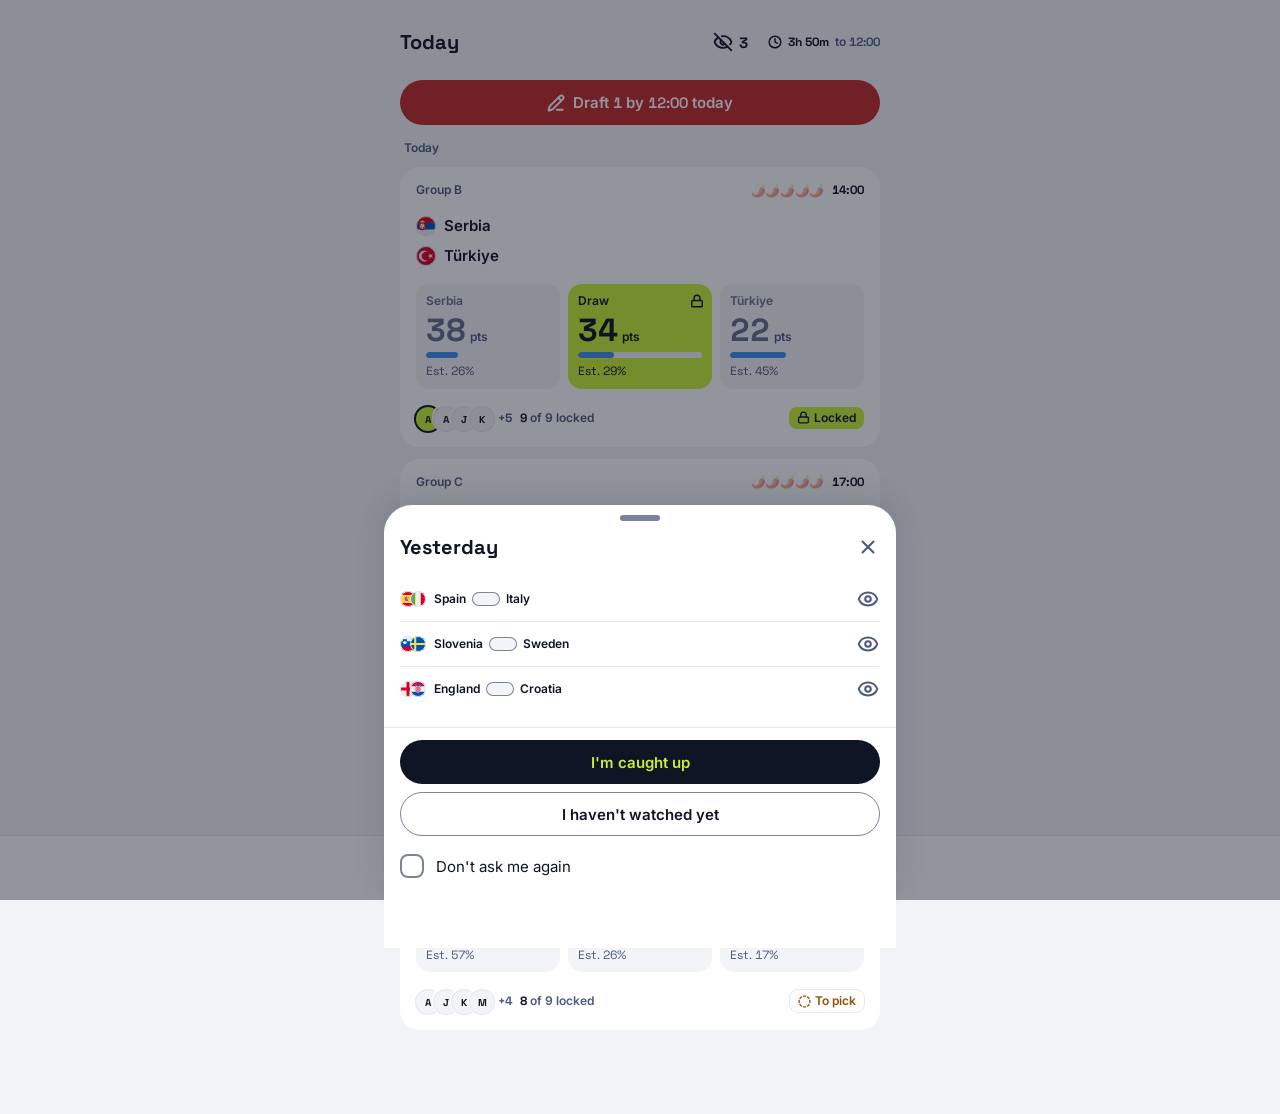
==== commit f91fa954: "Site, run 19" ====
--- a/app/index.html
+++ b/app/index.html
@@ -13,8 +13,8 @@
     <link rel="manifest" href="./manifest.webmanifest" />
     <link rel="icon" href="./icon.svg" type="image/svg+xml" />
     <link rel="apple-touch-icon" href="./icon-180.png" />
-    <script type="module" crossorigin src="./assets/index-D5ADAs2I.js"></script>
-    <link rel="stylesheet" crossorigin href="./assets/index-BcwWj0fq.css">
+    <script type="module" crossorigin src="./assets/index-CTSO-wes.js"></script>
+    <link rel="stylesheet" crossorigin href="./assets/index-DPwINLzW.css">
   </head>
   <body>
     <div id="root"></div>
--- a/app/assets/index-DPwINLzW.css
+++ b/app/assets/index-DPwINLzW.css
@@ -0,0 +1 @@
+@font-face{font-family:Inter Variable;font-style:normal;font-display:swap;font-weight:100 900;src:url(./inter-cyrillic-ext-wght-normal-BOeWTOD4.woff2)format("woff2-variations");unicode-range:U+460-52F,U+1C80-1C8A,U+20B4,U+2DE0-2DFF,U+A640-A69F,U+FE2E-FE2F}@font-face{font-family:Inter Variable;font-style:normal;font-display:swap;font-weight:100 900;src:url(./inter-cyrillic-wght-normal-DqGufNeO.woff2)format("woff2-variations");unicode-range:U+301,U+400-45F,U+490-491,U+4B0-4B1,U+2116}@font-face{font-family:Inter Variable;font-style:normal;font-display:swap;font-weight:100 900;src:url(./inter-greek-ext-wght-normal-DlzME5K_.woff2)format("woff2-variations");unicode-range:U+1F??}@font-face{font-family:Inter Variable;font-style:normal;font-display:swap;font-weight:100 900;src:url(./inter-greek-wght-normal-CkhJZR-_.woff2)format("woff2-variations");unicode-range:U+370-377,U+37A-37F,U+384-38A,U+38C,U+38E-3A1,U+3A3-3FF}@font-face{font-family:Inter Variable;font-style:normal;font-display:swap;font-weight:100 900;src:url(./inter-vietnamese-wght-normal-CBcvBZtf.woff2)format("woff2-variations");unicode-range:U+102-103,U+110-111,U+128-129,U+168-169,U+1A0-1A1,U+1AF-1B0,U+300-301,U+303-304,U+308-309,U+323,U+329,U+1EA0-1EF9,U+20AB}@font-face{font-family:Inter Variable;font-style:normal;font-display:swap;font-weight:100 900;src:url(./inter-latin-ext-wght-normal-DO1Apj_S.woff2)format("woff2-variations");unicode-range:U+100-2BA,U+2BD-2C5,U+2C7-2CC,U+2CE-2D7,U+2DD-2FF,U+304,U+308,U+329,U+1D00-1DBF,U+1E00-1E9F,U+1EF2-1EFF,U+2020,U+20A0-20AB,U+20AD-20C0,U+2113,U+2C60-2C7F,U+A720-A7FF}@font-face{font-family:Inter Variable;font-style:normal;font-display:swap;font-weight:100 900;src:url(./inter-latin-wght-normal-Dx4kXJAl.woff2)format("woff2-variations");unicode-range:U+??,U+131,U+152-153,U+2BB-2BC,U+2C6,U+2DA,U+2DC,U+304,U+308,U+329,U+2000-206F,U+20AC,U+2122,U+2191,U+2193,U+2212,U+2215,U+FEFF,U+FFFD}@font-face{font-family:Space Grotesk Variable;font-style:normal;font-display:swap;font-weight:300 700;src:url(./space-grotesk-vietnamese-wght-normal-D0rl6rjA.woff2)format("woff2-variations");unicode-range:U+102-103,U+110-111,U+128-129,U+168-169,U+1A0-1A1,U+1AF-1B0,U+300-301,U+303-304,U+308-309,U+323,U+329,U+1EA0-1EF9,U+20AB}@font-face{font-family:Space Grotesk Variable;font-style:normal;font-display:swap;font-weight:300 700;src:url(./space-grotesk-latin-ext-wght-normal-D9tNdqV9.woff2)format("woff2-variations");unicode-range:U+100-2BA,U+2BD-2C5,U+2C7-2CC,U+2CE-2D7,U+2DD-2FF,U+304,U+308,U+329,U+1D00-1DBF,U+1E00-1E9F,U+1EF2-1EFF,U+2020,U+20A0-20AB,U+20AD-20C0,U+2113,U+2C60-2C7F,U+A720-A7FF}@font-face{font-family:Space Grotesk Variable;font-style:normal;font-display:swap;font-weight:300 700;src:url(./space-grotesk-latin-wght-normal-BhU9QXUp.woff2)format("woff2-variations");unicode-range:U+??,U+131,U+152-153,U+2BB-2BC,U+2C6,U+2DA,U+2DC,U+304,U+308,U+329,U+2000-206F,U+20AC,U+2122,U+2191,U+2193,U+2212,U+2215,U+FEFF,U+FFFD}@layer properties{@supports (((-webkit-hyphens:none)) and (not (margin-trim:inline))) or ((-moz-orient:inline) and (not (color:rgb(from red r g b)))){*,:before,:after,::backdrop{--tw-translate-x:0;--tw-translate-y:0;--tw-translate-z:0;--tw-scale-x:1;--tw-scale-y:1;--tw-scale-z:1;--tw-rotate-x:initial;--tw-rotate-y:initial;--tw-rotate-z:initial;--tw-skew-x:initial;--tw-skew-y:initial;--tw-scroll-snap-strictness:proximity;--tw-space-x-reverse:0;--tw-divide-y-reverse:0;--tw-border-style:solid;--tw-leading:initial;--tw-font-weight:initial;--tw-tracking:initial;--tw-ordinal:initial;--tw-slashed-zero:initial;--tw-numeric-figure:initial;--tw-numeric-spacing:initial;--tw-numeric-fraction:initial;--tw-shadow:0 0 #0000;--tw-shadow-color:initial;--tw-shadow-alpha:100%;--tw-inset-shadow:0 0 #0000;--tw-inset-shadow-color:initial;--tw-inset-shadow-alpha:100%;--tw-ring-color:initial;--tw-ring-shadow:0 0 #0000;--tw-inset-ring-color:initial;--tw-inset-ring-shadow:0 0 #0000;--tw-ring-inset:initial;--tw-ring-offset-width:0px;--tw-ring-offset-color:#fff;--tw-ring-offset-shadow:0 0 #0000;--tw-outline-style:solid;--tw-blur:initial;--tw-brightness:initial;--tw-contrast:initial;--tw-grayscale:initial;--tw-hue-rotate:initial;--tw-invert:initial;--tw-opacity:initial;--tw-saturate:initial;--tw-sepia:initial;--tw-drop-shadow:initial;--tw-drop-shadow-color:initial;--tw-drop-shadow-alpha:100%;--tw-drop-shadow-size:initial;--tw-duration:initial;--tw-ease:initial;--tw-content:""}}}@layer theme{:root,:host{--font-sans:"Inter Variable", ui-sans-serif, system-ui, sans-serif;--font-mono:ui-monospace, SFMono-Regular, Menlo, Monaco, Consolas, "Liberation Mono", "Courier New", monospace;--spacing:.25rem;--container-sm:24rem;--container-lg:32rem;--font-weight-normal:400;--font-weight-medium:500;--font-weight-semibold:600;--font-weight-bold:700;--tracking-tight:-.025em;--radius-xs:.125rem;--animate-spin:spin 1s linear infinite;--animate-pulse:pulse 2s cubic-bezier(.4, 0, .6, 1) infinite;--default-transition-duration:var(--transition-duration-quick);--default-transition-timing-function:var(--ease-spring);--default-font-family:var(--font-sans);--default-mono-font-family:var(--font-mono);--color-bg:var(--lightningcss-light,var(--p-paper))var(--lightningcss-dark,var(--p-night));--color-surface:var(--lightningcss-light,var(--p-white))var(--lightningcss-dark,var(--p-night-raised));--color-surface-sunken:var(--lightningcss-light,var(--p-paper))var(--lightningcss-dark,var(--p-night-sunken));--color-line:var(--lightningcss-light,var(--p-mist))var(--lightningcss-dark,var(--p-night-line));--color-line-strong:var(--lightningcss-light,var(--p-slate-400))var(--lightningcss-dark,var(--p-night-slate));--color-fg:var(--lightningcss-light,var(--p-ink))var(--lightningcss-dark,var(--p-snow));--color-fg-muted:var(--lightningcss-light,var(--p-slate-600))var(--lightningcss-dark,var(--p-night-muted));--color-fg-faint:var(--lightningcss-light,var(--p-slate-500))var(--lightningcss-dark,var(--p-night-faint));--color-gain:var(--lightningcss-light,var(--p-green))var(--lightningcss-dark,var(--p-green-light));--color-loss:var(--lightningcss-light,var(--p-red))var(--lightningcss-dark,var(--p-red-light));--color-warn:var(--lightningcss-light,var(--p-amber-ink))var(--lightningcss-dark,var(--p-amber-light));--color-warn-solid:var(--lightningcss-light,var(--p-amber))var(--lightningcss-dark,var(--p-amber));--color-on-warn:var(--lightningcss-light,var(--p-ink))var(--lightningcss-dark,var(--p-ink));--color-urgent:var(--lightningcss-light,var(--p-red))var(--lightningcss-dark,var(--p-red-light));--color-warn-soft:var(--lightningcss-light,var(--p-amber-soft))var(--lightningcss-dark,var(--p-amber-night));--color-urgent-soft:var(--lightningcss-light,var(--p-red-soft))var(--lightningcss-dark,var(--p-red-night));--color-on-urgent:var(--lightningcss-light,var(--p-white))var(--lightningcss-dark,var(--p-ink));--color-live:var(--lightningcss-light,var(--p-raspberry))var(--lightningcss-dark,var(--p-raspberry-light));--color-heat:var(--lightningcss-light,var(--p-chilli))var(--lightningcss-dark,var(--p-chilli-light));--color-chance:var(--lightningcss-light,var(--p-sky))var(--lightningcss-dark,var(--p-sky-light));--color-longshot:var(--lightningcss-light,var(--p-magenta-ink))var(--lightningcss-dark,var(--p-magenta-light));--color-series-home:var(--lightningcss-light,var(--p-sky))var(--lightningcss-dark,var(--p-sky-night));--color-series-draw:var(--lightningcss-light,var(--p-violet))var(--lightningcss-dark,var(--p-violet-night));--color-series-away:var(--lightningcss-light,var(--p-magenta))var(--lightningcss-dark,var(--p-magenta));--color-brand:var(--lightningcss-light,var(--p-ink))var(--lightningcss-dark,var(--p-lime));--color-on-brand:var(--lightningcss-light,var(--p-lime))var(--lightningcss-dark,var(--p-ink));--color-brand-fg:var(--lightningcss-light,var(--p-ink))var(--lightningcss-dark,var(--p-lime));--color-mine:var(--lightningcss-light,var(--p-lime))var(--lightningcss-dark,var(--p-lime));--color-on-mine:var(--lightningcss-light,var(--p-ink))var(--lightningcss-dark,var(--p-ink));--color-mine-soft:var(--lightningcss-light,var(--p-lime-soft))var(--lightningcss-dark,var(--p-lime-night));--color-pitch:var(--lightningcss-light,var(--p-green))var(--lightningcss-dark,var(--p-grass-night));--color-on-pitch:var(--lightningcss-light,var(--p-white))var(--lightningcss-dark,var(--p-white));--font-num:"Space Grotesk Variable", ui-sans-serif, system-ui, sans-serif;--text-hero:4.75rem;--text-hero--line-height:.9;--text-header:3rem;--text-header--line-height:1;--text-score:2rem;--text-score--line-height:1;--text-title:1.25rem;--text-title--line-height:1.2;--text-body:.9375rem;--text-body--line-height:1.4;--text-label:.75rem;--text-label--line-height:1.2;--text-input:1rem;--text-input--line-height:1.25;--spacing-gutter:1rem;--spacing-target:2.75rem;--radius-chip:.5rem;--radius-tile:.875rem;--radius-card:1.25rem;--radius-sheet:1.75rem;--radius-button:999px;--shadow-sheet:0 -8px 30px #0f19321f;--shadow-toast:0 8px 24px #0f19322e;--shadow-tray:0 -4px 18px #0f19321a;--transition-duration-quick:.15s;--transition-duration-move:.25s;--ease-spring:cubic-bezier(.32, .72, 0, 1);--animate-layer-in:layer-in var(--transition-duration-move) var(--ease-spring)}}@layer base{*,:after,:before,::backdrop{box-sizing:border-box;border:0 solid;margin:0;padding:0}::file-selector-button{box-sizing:border-box;border:0 solid;margin:0;padding:0}html,:host{-webkit-text-size-adjust:100%;tab-size:4;line-height:1.5;font-family:var(--default-font-family,-apple-system, BlinkMacSystemFont, "Segoe UI", Roboto, "Helvetica Neue", "Noto Sans", Arial, sans-serif, "Apple Color Emoji", "Segoe UI Emoji", "Segoe UI Symbol", "Noto Color Emoji");font-feature-settings:var(--default-font-feature-settings,normal);font-variation-settings:var(--default-font-variation-settings,normal);-webkit-tap-highlight-color:transparent}hr{height:0;color:inherit;border-top-width:1px}abbr:where([title]){-webkit-text-decoration:underline dotted;text-decoration:underline dotted}h1,h2,h3,h4,h5,h6{font-size:inherit;font-weight:inherit}a{color:inherit;-webkit-text-decoration:inherit;-webkit-text-decoration:inherit;-webkit-text-decoration:inherit;-webkit-text-decoration:inherit;text-decoration:inherit}b,strong{font-weight:bolder}code,kbd,samp,pre{font-family:var(--default-mono-font-family,ui-monospace, SFMono-Regular, Menlo, Monaco, Consolas, "Liberation Mono", "Courier New", monospace);font-feature-settings:var(--default-mono-font-feature-settings,normal);font-variation-settings:var(--default-mono-font-variation-settings,normal);font-size:1em}small{font-size:80%}sub,sup{vertical-align:baseline;font-size:75%;line-height:0;position:relative}sub{bottom:-.25em}sup{top:-.5em}table{text-indent:0;border-color:inherit;border-collapse:collapse}:-moz-focusring:where(:not(iframe)){outline:auto}progress{vertical-align:baseline}summary{display:list-item}ol,ul,menu{list-style:none}img,svg,video,canvas,audio,iframe,embed,object{vertical-align:middle;display:block}img,video{max-width:100%;height:auto}button,input,select,optgroup,textarea{font:inherit;font-feature-settings:inherit;font-variation-settings:inherit;letter-spacing:inherit;color:inherit;opacity:1;background-color:#0000;border-radius:0}::file-selector-button{font:inherit;font-feature-settings:inherit;font-variation-settings:inherit;letter-spacing:inherit;color:inherit;opacity:1;background-color:#0000;border-radius:0}:where(select:is([multiple],[size])) optgroup{font-weight:bolder}:where(select:is([multiple],[size])) optgroup option{padding-inline-start:20px}::file-selector-button{margin-inline-end:4px}::placeholder{opacity:1}@supports (not ((-webkit-appearance:-apple-pay-button))) or (contain-intrinsic-size:1px){::placeholder{color:currentColor}@supports (color:color-mix(in lab, red, red)){::placeholder{color:color-mix(in oklab, currentcolor 50%, transparent)}}}textarea{resize:vertical}::-webkit-search-decoration{-webkit-appearance:none}::-webkit-date-and-time-value{min-height:1lh;text-align:inherit}::-webkit-datetime-edit{display:inline-flex}::-webkit-datetime-edit-fields-wrapper{padding:0}::-webkit-datetime-edit{padding-block:0}::-webkit-datetime-edit-year-field{padding-block:0}::-webkit-datetime-edit-month-field{padding-block:0}::-webkit-datetime-edit-day-field{padding-block:0}::-webkit-datetime-edit-hour-field{padding-block:0}::-webkit-datetime-edit-minute-field{padding-block:0}::-webkit-datetime-edit-second-field{padding-block:0}::-webkit-datetime-edit-millisecond-field{padding-block:0}::-webkit-datetime-edit-meridiem-field{padding-block:0}::-webkit-calendar-picker-indicator{line-height:1}:-moz-ui-invalid{box-shadow:none}button,input:where([type=button],[type=reset],[type=submit]){appearance:button}::file-selector-button{appearance:button}::-webkit-inner-spin-button{height:auto}::-webkit-outer-spin-button{height:auto}[hidden]:where(:not([hidden=until-found])){display:none!important}html{background-color:var(--color-bg);color:var(--color-fg)}:where(.font-num){font-variant-numeric:tabular-nums}}@layer components;@layer utilities{.pointer-events-auto{pointer-events:auto}.pointer-events-none{pointer-events:none}.visible{visibility:visible}.sr-only{clip-path:inset(50%);white-space:nowrap;border-width:0;width:1px;height:1px;margin:-1px;padding:0;position:absolute;overflow:hidden}.absolute{position:absolute}.fixed{position:fixed}.relative{position:relative}.sticky{position:sticky}.inset-0{inset:0}.inset-x-0{inset-inline:0}.inset-x-\[-6px\]{inset-inline:-6px}.inset-x-gutter{inset-inline:var(--spacing-gutter)}.inset-y-0{inset-block:0}.-top-1{top:calc(var(--spacing) * -1)}.-top-1\.5{top:calc(var(--spacing) * -1.5)}.-top-2{top:calc(var(--spacing) * -2)}.top-0{top:0}.top-1{top:var(--spacing)}.top-1\/2{top:50%}.top-2{top:calc(var(--spacing) * 2)}.top-2\.5{top:calc(var(--spacing) * 2.5)}.-right-1{right:calc(var(--spacing) * -1)}.-right-1\.5{right:calc(var(--spacing) * -1.5)}.-right-2{right:calc(var(--spacing) * -2)}.right-0{right:0}.right-1{right:var(--spacing)}.right-2{right:calc(var(--spacing) * 2)}.-bottom-1{bottom:calc(var(--spacing) * -1)}.bottom-0{bottom:0}.bottom-4{bottom:calc(var(--spacing) * 4)}.bottom-\[calc\(var\(--size-nav\)\+max\(0\.25rem\,env\(safe-area-inset-bottom\)\)\+1rem\)\]{bottom:calc(var(--size-nav) + max(.25rem, env(safe-area-inset-bottom)) + 1rem)}.left-0{left:0}.left-1{left:var(--spacing)}.left-3{left:calc(var(--spacing) * 3)}.left-4{left:calc(var(--spacing) * 4)}.left-6{left:calc(var(--spacing) * 6)}.z-\(--layer-nav\){z-index:var(--layer-nav)}.z-\(--layer-sheet\){z-index:var(--layer-sheet)}.z-\(--layer-toast\){z-index:var(--layer-toast)}.z-1{z-index:1}.z-\[calc\(100-var\(--toast-index\)\)\]{z-index:calc(100 - var(--toast-index))}.order-last{order:9999}.col-span-2{grid-column:span 2/span 2}.col-span-3{grid-column:span 3/span 3}.container{width:100%}@media (width>=40rem){.container{max-width:40rem}}@media (width>=48rem){.container{max-width:48rem}}@media (width>=64rem){.container{max-width:64rem}}@media (width>=80rem){.container{max-width:80rem}}@media (width>=96rem){.container{max-width:96rem}}.-m-1{margin:calc(var(--spacing) * -1)}.-mx-4{margin-inline:calc(var(--spacing) * -4)}.-mx-gutter{margin-inline:calc(var(--spacing-gutter) * -1)}.mx-auto{margin-inline:auto}.-my-2{margin-block:calc(var(--spacing) * -2)}.my-3{margin-block:calc(var(--spacing) * 3)}.mt-px{margin-top:1px}.-mr-1{margin-right:calc(var(--spacing) * -1)}.-mr-1\.5{margin-right:calc(var(--spacing) * -1.5)}.-mr-2\.5{margin-right:calc(var(--spacing) * -2.5)}.-mr-3{margin-right:calc(var(--spacing) * -3)}.mr-auto{margin-right:auto}.-mb-2{margin-bottom:calc(var(--spacing) * -2)}.-mb-3{margin-bottom:calc(var(--spacing) * -3)}.mb-1{margin-bottom:var(--spacing)}.-ml-1\.5{margin-left:calc(var(--spacing) * -1.5)}.-ml-2\.5{margin-left:calc(var(--spacing) * -2.5)}.-ml-4{margin-left:calc(var(--spacing) * -4)}.ml-1{margin-left:var(--spacing)}.ml-2{margin-left:calc(var(--spacing) * 2)}.ml-auto{margin-left:auto}.block{display:block}.flex{display:flex}.grid{display:grid}.hidden{display:none}.inline{display:inline}.inline-block{display:inline-block}.inline-flex{display:inline-flex}.inline-grid{display:inline-grid}.table{display:table}.size-1\.5{width:calc(var(--spacing) * 1.5);height:calc(var(--spacing) * 1.5)}.size-2{width:calc(var(--spacing) * 2);height:calc(var(--spacing) * 2)}.size-3{width:calc(var(--spacing) * 3);height:calc(var(--spacing) * 3)}.size-4{width:calc(var(--spacing) * 4);height:calc(var(--spacing) * 4)}.size-5{width:calc(var(--spacing) * 5);height:calc(var(--spacing) * 5)}.size-6{width:calc(var(--spacing) * 6);height:calc(var(--spacing) * 6)}.size-8{width:calc(var(--spacing) * 8);height:calc(var(--spacing) * 8)}.size-10{width:calc(var(--spacing) * 10);height:calc(var(--spacing) * 10)}.size-14{width:calc(var(--spacing) * 14);height:calc(var(--spacing) * 14)}.size-16{width:calc(var(--spacing) * 16);height:calc(var(--spacing) * 16)}.size-20{width:calc(var(--spacing) * 20);height:calc(var(--spacing) * 20)}.size-40{width:calc(var(--spacing) * 40);height:calc(var(--spacing) * 40)}.size-full{width:100%;height:100%}.size-target{width:var(--spacing-target);height:var(--spacing-target)}.h-\(--collapsible-panel-height\){height:var(--collapsible-panel-height)}.h-\(--height\){height:var(--height)}.h-\(--size-nav\){height:var(--size-nav)}.h-0\.5{height:calc(var(--spacing) * .5)}.h-1\.5{height:calc(var(--spacing) * 1.5)}.h-2{height:calc(var(--spacing) * 2)}.h-2\.5{height:calc(var(--spacing) * 2.5)}.h-3{height:calc(var(--spacing) * 3)}.h-3\.5{height:calc(var(--spacing) * 3.5)}.h-4{height:calc(var(--spacing) * 4)}.h-5{height:calc(var(--spacing) * 5)}.h-6{height:calc(var(--spacing) * 6)}.h-7{height:calc(var(--spacing) * 7)}.h-8{height:calc(var(--spacing) * 8)}.h-9{height:calc(var(--spacing) * 9)}.h-10{height:calc(var(--spacing) * 10)}.h-11{height:calc(var(--spacing) * 11)}.h-12{height:calc(var(--spacing) * 12)}.h-14{height:calc(var(--spacing) * 14)}.h-20{height:calc(var(--spacing) * 20)}.h-24{height:calc(var(--spacing) * 24)}.h-full{height:100%}.h-px{height:1px}.h-target{height:var(--spacing-target)}.max-h-40{max-height:calc(var(--spacing) * 40)}.max-h-\[calc\(100dvh-var\(--top-margin\)\)\]{max-height:calc(100dvh - var(--top-margin))}.min-h-0{min-height:0}.min-h-5{min-height:calc(var(--spacing) * 5)}.min-h-6{min-height:calc(var(--spacing) * 6)}.min-h-9{min-height:calc(var(--spacing) * 9)}.min-h-12{min-height:calc(var(--spacing) * 12)}.min-h-dvh{min-height:100dvh}.min-h-target{min-height:var(--spacing-target)}.w-\(--active-tab-width\){width:var(--active-tab-width)}.w-0\.5{width:calc(var(--spacing) * .5)}.w-1{width:var(--spacing)}.w-2{width:calc(var(--spacing) * 2)}.w-2\.5{width:calc(var(--spacing) * 2.5)}.w-2\/3{width:66.6667%}.w-3{width:calc(var(--spacing) * 3)}.w-3\/4{width:75%}.w-5{width:calc(var(--spacing) * 5)}.w-6{width:calc(var(--spacing) * 6)}.w-7{width:calc(var(--spacing) * 7)}.w-8{width:calc(var(--spacing) * 8)}.w-9{width:calc(var(--spacing) * 9)}.w-10{width:calc(var(--spacing) * 10)}.w-12{width:calc(var(--spacing) * 12)}.w-13{width:calc(var(--spacing) * 13)}.w-14{width:calc(var(--spacing) * 14)}.w-15{width:calc(var(--spacing) * 15)}.w-16{width:calc(var(--spacing) * 16)}.w-20{width:calc(var(--spacing) * 20)}.w-22{width:calc(var(--spacing) * 22)}.w-24{width:calc(var(--spacing) * 24)}.w-\[86\%\]{width:86%}.w-\[88\%\]{width:88%}.w-auto{width:auto}.w-fit{width:fit-content}.w-full{width:100%}.max-w-28{max-width:calc(var(--spacing) * 28)}.max-w-48{max-width:calc(var(--spacing) * 48)}.max-w-\[240px\]{max-width:240px}.max-w-\[390px\]{max-width:390px}.max-w-full{max-width:100%}.max-w-lg{max-width:var(--container-lg)}.max-w-sm{max-width:var(--container-sm)}.min-w-0{min-width:0}.min-w-5{min-width:calc(var(--spacing) * 5)}.min-w-target{min-width:var(--spacing-target)}.flex-1{flex:1}.shrink{flex-shrink:1}.shrink-0{flex-shrink:0}.basis-0{flex-basis:0}.table-fixed{table-layout:fixed}.border-collapse{border-collapse:collapse}.origin-bottom{transform-origin:bottom}.translate-x-\(--active-tab-left\){--tw-translate-x:var(--active-tab-left);translate:var(--tw-translate-x) var(--tw-translate-y)}.-translate-y-1\/2{--tw-translate-y:calc(calc(1 / 2 * 100%) * -1);translate:var(--tw-translate-x) var(--tw-translate-y)}.scale-0{--tw-scale-x:0%;--tw-scale-y:0%;--tw-scale-z:0%;scale:var(--tw-scale-x) var(--tw-scale-y)}.scale-100{--tw-scale-x:100%;--tw-scale-y:100%;--tw-scale-z:100%;scale:var(--tw-scale-x) var(--tw-scale-y)}.-rotate-90{rotate:-90deg}.rotate-180{rotate:180deg}.\[transform\:translateX\(var\(--toast-swipe-movement-x\)\)_translateY\(calc\(var\(--toast-swipe-movement-y\)-\(var\(--toast-index\)\*var\(--peek\)\)-\(var\(--shrink\)\*var\(--height\)\)\)\)_scale\(var\(--scale\)\)\]{transform:translateX(var(--toast-swipe-movement-x)) translateY(calc(var(--toast-swipe-movement-y) - (var(--toast-index) * var(--peek)) - (var(--shrink) * var(--height)))) scale(var(--scale))}.\[transform\:translateY\(calc\(var\(--drawer-snap-point-offset\)\+var\(--drawer-swipe-movement-y\)\)\)\]{transform:translateY(calc(var(--drawer-snap-point-offset) + var(--drawer-swipe-movement-y)))}.transform{transform:var(--tw-rotate-x,) var(--tw-rotate-y,) var(--tw-rotate-z,) var(--tw-skew-x,) var(--tw-skew-y,)}.animate-layer-in{animation:var(--animate-layer-in)}.cursor-pointer{cursor:pointer}.touch-auto{touch-action:auto}.touch-none{touch-action:none}.snap-x{scroll-snap-type:x var(--tw-scroll-snap-strictness)}.snap-mandatory{--tw-scroll-snap-strictness:mandatory}.snap-center{scroll-snap-align:center}.snap-start{scroll-snap-align:start}.scroll-px-gutter{scroll-padding-inline:var(--spacing-gutter)}.\[scrollbar-width\:none\]{scrollbar-width:none}.grid-cols-1{grid-template-columns:repeat(1,minmax(0,1fr))}.grid-cols-2{grid-template-columns:repeat(2,minmax(0,1fr))}.grid-cols-3{grid-template-columns:repeat(3,minmax(0,1fr))}.grid-cols-4{grid-template-columns:repeat(4,minmax(0,1fr))}.grid-cols-5{grid-template-columns:repeat(5,minmax(0,1fr))}.grid-cols-\[1fr_auto_1fr_auto_1fr\]{grid-template-columns:1fr auto 1fr auto 1fr}.grid-cols-\[3\.5rem_minmax\(0\,1fr\)_auto_2\.5rem\]{grid-template-columns:3.5rem minmax(0,1fr) auto 2.5rem}.grid-cols-\[5\.5rem_minmax\(0\,1fr\)_auto_auto\]{grid-template-columns:5.5rem minmax(0,1fr) auto auto}.grid-cols-\[6\.5rem_minmax\(0\,1fr\)_auto\]{grid-template-columns:6.5rem minmax(0,1fr) auto}.grid-cols-\[6rem_minmax\(0\,1fr\)\]{grid-template-columns:6rem minmax(0,1fr)}.grid-cols-\[auto_1fr_auto\]{grid-template-columns:auto 1fr auto}.grid-cols-\[auto_minmax\(0\,1fr\)\]{grid-template-columns:auto minmax(0,1fr)}.grid-cols-\[minmax\(0\,1fr\)_auto\]{grid-template-columns:minmax(0,1fr) auto}.grid-cols-\[minmax\(0\,1fr\)_auto_minmax\(0\,1fr\)\]{grid-template-columns:minmax(0,1fr) auto minmax(0,1fr)}.grid-cols-\[repeat\(auto-fill\,minmax\(5\.5rem\,1fr\)\)\]{grid-template-columns:repeat(auto-fill,minmax(5.5rem,1fr))}.grid-cols-\[repeat\(auto-fill\,minmax\(8\.5rem\,1fr\)\)\]{grid-template-columns:repeat(auto-fill,minmax(8.5rem,1fr))}.flex-col{flex-direction:column}.flex-row-reverse{flex-direction:row-reverse}.flex-wrap{flex-wrap:wrap}.place-items-center{place-items:center}.content-center{align-content:center}.content-start{align-content:flex-start}.items-baseline{align-items:baseline}.items-center{align-items:center}.items-end{align-items:flex-end}.items-start{align-items:flex-start}.justify-around{justify-content:space-around}.justify-between{justify-content:space-between}.justify-center{justify-content:center}.justify-end{justify-content:flex-end}.justify-items-center{justify-items:center}.justify-items-end{justify-items:end}.justify-items-start{justify-items:start}.gap-0\.5{gap:calc(var(--spacing) * .5)}.gap-1{gap:var(--spacing)}.gap-1\.5{gap:calc(var(--spacing) * 1.5)}.gap-2{gap:calc(var(--spacing) * 2)}.gap-2\.5{gap:calc(var(--spacing) * 2.5)}.gap-3{gap:calc(var(--spacing) * 3)}.gap-3\.5{gap:calc(var(--spacing) * 3.5)}.gap-4{gap:calc(var(--spacing) * 4)}.gap-5{gap:calc(var(--spacing) * 5)}.gap-6{gap:calc(var(--spacing) * 6)}.gap-8{gap:calc(var(--spacing) * 8)}.gap-x-1{column-gap:var(--spacing)}.gap-x-1\.5{column-gap:calc(var(--spacing) * 1.5)}.gap-x-2{column-gap:calc(var(--spacing) * 2)}.gap-x-3{column-gap:calc(var(--spacing) * 3)}.gap-x-4{column-gap:calc(var(--spacing) * 4)}.gap-x-5{column-gap:calc(var(--spacing) * 5)}:where(.-space-x-1>:not(:last-child)){--tw-space-x-reverse:0;margin-inline-start:calc(calc(var(--spacing) * -1) * var(--tw-space-x-reverse));margin-inline-end:calc(calc(var(--spacing) * -1) * calc(1 - var(--tw-space-x-reverse)))}:where(.-space-x-1\.5>:not(:last-child)){--tw-space-x-reverse:0;margin-inline-start:calc(calc(var(--spacing) * -1.5) * var(--tw-space-x-reverse));margin-inline-end:calc(calc(var(--spacing) * -1.5) * calc(1 - var(--tw-space-x-reverse)))}.gap-y-1{row-gap:var(--spacing)}.gap-y-2{row-gap:calc(var(--spacing) * 2)}.gap-y-3{row-gap:calc(var(--spacing) * 3)}:where(.divide-y>:not(:last-child)){--tw-divide-y-reverse:0;border-bottom-style:var(--tw-border-style);border-top-style:var(--tw-border-style);border-top-width:calc(1px * var(--tw-divide-y-reverse));border-bottom-width:calc(1px * calc(1 - var(--tw-divide-y-reverse)))}:where(.divide-line>:not(:last-child)){border-color:var(--color-line)}.justify-self-center{justify-self:center}.justify-self-start{justify-self:flex-start}.truncate{text-overflow:ellipsis;white-space:nowrap;overflow:hidden}.overflow-hidden{overflow:hidden}.overflow-visible{overflow:visible}.overflow-x-auto{overflow-x:auto}.overflow-y-auto{overflow-y:auto}.overscroll-contain{overscroll-behavior:contain}.rounded{border-radius:.25rem}.rounded-\[2px\]{border-radius:2px}.rounded-button{border-radius:var(--radius-button)}.rounded-card{border-radius:var(--radius-card)}.rounded-chip{border-radius:var(--radius-chip)}.rounded-full{border-radius:2147483647px}.rounded-tile{border-radius:var(--radius-tile)}.rounded-xs{border-radius:var(--radius-xs)}.rounded-t-sheet{border-top-left-radius:var(--radius-sheet);border-top-right-radius:var(--radius-sheet)}.border{border-style:var(--tw-border-style);border-width:1px}.border-2{border-style:var(--tw-border-style);border-width:2px}.border-t{border-top-style:var(--tw-border-style);border-top-width:1px}.border-t-2{border-top-style:var(--tw-border-style);border-top-width:2px}.border-b{border-bottom-style:var(--tw-border-style);border-bottom-width:1px}.border-b-2{border-bottom-style:var(--tw-border-style);border-bottom-width:2px}.border-l{border-left-style:var(--tw-border-style);border-left-width:1px}.border-dashed{--tw-border-style:dashed;border-style:dashed}.border-chance{border-color:var(--color-chance)}.border-current{border-color:currentColor}.border-line{border-color:var(--color-line)}.border-line-strong{border-color:var(--color-line-strong)}.bg-bg{background-color:var(--color-bg)}.bg-brand{background-color:var(--color-brand)}.bg-chance{background-color:var(--color-chance)}.bg-current{background-color:currentColor}.bg-fg{background-color:var(--color-fg)}.bg-gain{background-color:var(--color-gain)}.bg-line{background-color:var(--color-line)}.bg-line-strong{background-color:var(--color-line-strong)}.bg-live{background-color:var(--color-live)}.bg-loss{background-color:var(--color-loss)}.bg-mine{background-color:var(--color-mine)}.bg-mine-soft{background-color:var(--color-mine-soft)}.bg-on-pitch{background-color:var(--color-on-pitch)}.bg-on-urgent{background-color:var(--color-on-urgent)}.bg-on-urgent\/15{background-color:color-mix(in srgb, var(--lightningcss-light,var(--p-white))var(--lightningcss-dark,var(--p-ink)) 15%, transparent)}@supports (color:color-mix(in lab, red, red)){.bg-on-urgent\/15{background-color:color-mix(in oklab, var(--color-on-urgent) 15%, transparent)}}.bg-on-warn\/10{background-color:color-mix(in srgb, var(--lightningcss-light,var(--p-ink))var(--lightningcss-dark,var(--p-ink)) 10%, transparent)}@supports (color:color-mix(in lab, red, red)){.bg-on-warn\/10{background-color:color-mix(in oklab, var(--color-on-warn) 10%, transparent)}}.bg-pitch{background-color:var(--color-pitch)}.bg-series-away{background-color:var(--color-series-away)}.bg-series-draw{background-color:var(--color-series-draw)}.bg-series-home{background-color:var(--color-series-home)}.bg-surface{background-color:var(--color-surface)}.bg-surface-sunken{background-color:var(--color-surface-sunken)}.bg-transparent{background-color:#0000}.bg-urgent{background-color:var(--color-urgent)}.bg-urgent-soft{background-color:var(--color-urgent-soft)}.bg-warn-soft{background-color:var(--color-warn-soft)}.bg-warn-solid{background-color:var(--color-warn-solid)}.fill-fg{fill:var(--color-fg)}.fill-fg-faint{fill:var(--color-fg-faint)}.fill-fg-muted{fill:var(--color-fg-muted)}.fill-mine{fill:var(--color-mine)}.fill-mine-soft{fill:var(--color-mine-soft)}.fill-none{fill:none}.fill-series-away{fill:var(--color-series-away)}.fill-series-draw{fill:var(--color-series-draw)}.fill-series-home{fill:var(--color-series-home)}.fill-surface{fill:var(--color-surface)}.fill-surface-sunken{fill:var(--color-surface-sunken)}.stroke-brand{stroke:var(--color-brand)}.stroke-fg{stroke:var(--color-fg)}.stroke-fg-muted{stroke:var(--color-fg-muted)}.stroke-line{stroke:var(--color-line)}.stroke-line-strong{stroke:var(--color-line-strong)}.stroke-series-away{stroke:var(--color-series-away)}.stroke-series-draw{stroke:var(--color-series-draw)}.stroke-series-home{stroke:var(--color-series-home)}.stroke-surface{stroke:var(--color-surface)}.object-cover{object-fit:cover}.p-0{padding:0}.p-1{padding:var(--spacing)}.p-1\.5{padding:calc(var(--spacing) * 1.5)}.p-2{padding:calc(var(--spacing) * 2)}.p-2\.5{padding:calc(var(--spacing) * 2.5)}.p-3{padding:calc(var(--spacing) * 3)}.p-3\.5{padding:calc(var(--spacing) * 3.5)}.p-4{padding:calc(var(--spacing) * 4)}.p-5{padding:calc(var(--spacing) * 5)}.px-0\.5{padding-inline:calc(var(--spacing) * .5)}.px-1{padding-inline:var(--spacing)}.px-1\.5{padding-inline:calc(var(--spacing) * 1.5)}.px-2{padding-inline:calc(var(--spacing) * 2)}.px-2\.5{padding-inline:calc(var(--spacing) * 2.5)}.px-3{padding-inline:calc(var(--spacing) * 3)}.px-3\.5{padding-inline:calc(var(--spacing) * 3.5)}.px-4{padding-inline:calc(var(--spacing) * 4)}.px-6{padding-inline:calc(var(--spacing) * 6)}.px-gutter{padding-inline:var(--spacing-gutter)}.py-0\.5{padding-block:calc(var(--spacing) * .5)}.py-1{padding-block:var(--spacing)}.py-1\.5{padding-block:calc(var(--spacing) * 1.5)}.py-2{padding-block:calc(var(--spacing) * 2)}.py-2\.5{padding-block:calc(var(--spacing) * 2.5)}.py-3{padding-block:calc(var(--spacing) * 3)}.py-4{padding-block:calc(var(--spacing) * 4)}.py-10{padding-block:calc(var(--spacing) * 10)}.pt-0\.5{padding-top:calc(var(--spacing) * .5)}.pt-1{padding-top:var(--spacing)}.pt-2{padding-top:calc(var(--spacing) * 2)}.pt-2\.5{padding-top:calc(var(--spacing) * 2.5)}.pt-3{padding-top:calc(var(--spacing) * 3)}.pt-\[calc\(env\(safe-area-inset-top\,0px\)\+1\.25rem\)\]{padding-top:calc(env(safe-area-inset-top,0px) + 1.25rem)}.pr-1{padding-right:var(--spacing)}.pr-2{padding-right:calc(var(--spacing) * 2)}.pr-2\.5{padding-right:calc(var(--spacing) * 2.5)}.pr-4{padding-right:calc(var(--spacing) * 4)}.pr-5{padding-right:calc(var(--spacing) * 5)}.pr-12{padding-right:calc(var(--spacing) * 12)}.\[padding-bottom\:max\(0px\,calc\(var\(--drawer-snap-point-offset\)\+var\(--drawer-swipe-movement-y\)\)\)\]{padding-bottom:max(0px, calc(var(--drawer-snap-point-offset) + var(--drawer-swipe-movement-y)))}.pb-1{padding-bottom:var(--spacing)}.pb-1\.5{padding-bottom:calc(var(--spacing) * 1.5)}.pb-2{padding-bottom:calc(var(--spacing) * 2)}.pb-3{padding-bottom:calc(var(--spacing) * 3)}.pb-4{padding-bottom:calc(var(--spacing) * 4)}.pb-6{padding-bottom:calc(var(--spacing) * 6)}.pb-\[calc\(0\.75rem\+env\(safe-area-inset-bottom\,0px\)\)\]{padding-bottom:calc(.75rem + env(safe-area-inset-bottom,0px))}.pb-\[calc\(env\(safe-area-inset-bottom\,0px\)\+1\.5rem\)\]{padding-bottom:calc(env(safe-area-inset-bottom,0px) + 1.5rem)}.pb-\[calc\(var\(--size-nav\)\+max\(0\.25rem\,env\(safe-area-inset-bottom\,0px\)\)\+1\.5rem\)\]{padding-bottom:calc(var(--size-nav) + max(.25rem, env(safe-area-inset-bottom,0px)) + 1.5rem)}.pb-\[max\(0\.25rem\,env\(safe-area-inset-bottom\)\)\]{padding-bottom:max(.25rem, env(safe-area-inset-bottom))}.pl-0\.5{padding-left:calc(var(--spacing) * .5)}.pl-1{padding-left:var(--spacing)}.pl-2{padding-left:calc(var(--spacing) * 2)}.pl-4{padding-left:calc(var(--spacing) * 4)}.pl-10{padding-left:calc(var(--spacing) * 10)}.text-center{text-align:center}.text-left{text-align:left}.text-right{text-align:right}.align-bottom{vertical-align:bottom}.font-num{font-family:var(--font-num)}.font-sans{font-family:var(--font-sans)}.text-body{font-size:var(--text-body);line-height:var(--tw-leading,var(--text-body--line-height))}.text-header{font-size:var(--text-header);line-height:var(--tw-leading,var(--text-header--line-height))}.text-hero{font-size:var(--text-hero);line-height:var(--tw-leading,var(--text-hero--line-height))}.text-input{font-size:var(--text-input);line-height:var(--tw-leading,var(--text-input--line-height))}.text-label{font-size:var(--text-label);line-height:var(--tw-leading,var(--text-label--line-height))}.text-score{font-size:var(--text-score);line-height:var(--tw-leading,var(--text-score--line-height))}.text-title{font-size:var(--text-title);line-height:var(--tw-leading,var(--text-title--line-height))}.text-\[0\.5rem\]{font-size:.5rem}.text-\[0\.625rem\]{font-size:.625rem}.text-\[0\.6875rem\]{font-size:.6875rem}.text-\[1\.5rem\]{font-size:1.5rem}.text-\[1\.75rem\]{font-size:1.75rem}.leading-6{--tw-leading:calc(var(--spacing) * 6);line-height:calc(var(--spacing) * 6)}.leading-none{--tw-leading:1;line-height:1}.font-bold{--tw-font-weight:var(--font-weight-bold);font-weight:var(--font-weight-bold)}.font-medium{--tw-font-weight:var(--font-weight-medium);font-weight:var(--font-weight-medium)}.font-normal{--tw-font-weight:var(--font-weight-normal);font-weight:var(--font-weight-normal)}.font-semibold{--tw-font-weight:var(--font-weight-semibold);font-weight:var(--font-weight-semibold)}.tracking-tight{--tw-tracking:var(--tracking-tight);letter-spacing:var(--tracking-tight)}.text-balance{text-wrap:balance}.break-words{overflow-wrap:break-word}.whitespace-nowrap{white-space:nowrap}.text-brand-fg{color:var(--color-brand-fg)}.text-fg{color:var(--color-fg)}.text-fg-faint{color:var(--color-fg-faint)}.text-fg-muted{color:var(--color-fg-muted)}.text-gain{color:var(--color-gain)}.text-live{color:var(--color-live)}.text-loss{color:var(--color-loss)}.text-on-brand{color:var(--color-on-brand)}.text-on-mine{color:var(--color-on-mine)}.text-on-pitch{color:var(--color-on-pitch)}.text-on-urgent{color:var(--color-on-urgent)}.text-on-warn{color:var(--color-on-warn)}.text-surface{color:var(--color-surface)}.text-urgent{color:var(--color-urgent)}.text-warn{color:var(--color-warn)}.tabular-nums{--tw-numeric-spacing:tabular-nums;font-variant-numeric:var(--tw-ordinal,) var(--tw-slashed-zero,) var(--tw-numeric-figure,) var(--tw-numeric-spacing,) var(--tw-numeric-fraction,)}.no-underline{text-decoration-line:none}.underline{text-decoration-line:underline}.underline-offset-2{text-underline-offset:2px}.opacity-0{opacity:0}.opacity-35{opacity:.35}.opacity-40{opacity:.4}.opacity-50{opacity:.5}.opacity-75{opacity:.75}.opacity-85{opacity:.85}.opacity-100{opacity:1}.opacity-\[calc\(var\(--backdrop-opacity\)\*\(1-var\(--drawer-swipe-progress\)\)\)\]{opacity:calc(var(--backdrop-opacity) * (1 - var(--drawer-swipe-progress)))}.shadow{--tw-shadow:0 1px 3px 0 var(--tw-shadow-color,#0000001a), 0 1px 2px -1px var(--tw-shadow-color,#0000001a);box-shadow:var(--tw-inset-shadow), var(--tw-inset-ring-shadow), var(--tw-ring-offset-shadow), var(--tw-ring-shadow), var(--tw-shadow)}.shadow-lg{--tw-shadow:0 10px 15px -3px var(--tw-shadow-color,#0000001a), 0 4px 6px -4px var(--tw-shadow-color,#0000001a);box-shadow:var(--tw-inset-shadow), var(--tw-inset-ring-shadow), var(--tw-ring-offset-shadow), var(--tw-ring-shadow), var(--tw-shadow)}.shadow-sheet{--tw-shadow:0 -8px 30px var(--tw-shadow-color,#0f19321f);box-shadow:var(--tw-inset-shadow), var(--tw-inset-ring-shadow), var(--tw-ring-offset-shadow), var(--tw-ring-shadow), var(--tw-shadow)}.shadow-toast{--tw-shadow:0 8px 24px var(--tw-shadow-color,#0f19322e);box-shadow:var(--tw-inset-shadow), var(--tw-inset-ring-shadow), var(--tw-ring-offset-shadow), var(--tw-ring-shadow), var(--tw-shadow)}.shadow-tray{--tw-shadow:0 -4px 18px var(--tw-shadow-color,#0f19321a);box-shadow:var(--tw-inset-shadow), var(--tw-inset-ring-shadow), var(--tw-ring-offset-shadow), var(--tw-ring-shadow), var(--tw-shadow)}.ring,.ring-1{--tw-ring-shadow:var(--tw-ring-inset,) 0 0 0 calc(1px + var(--tw-ring-offset-width)) var(--tw-ring-color,currentcolor);box-shadow:var(--tw-inset-shadow), var(--tw-inset-ring-shadow), var(--tw-ring-offset-shadow), var(--tw-ring-shadow), var(--tw-shadow)}.ring-2{--tw-ring-shadow:var(--tw-ring-inset,) 0 0 0 calc(2px + var(--tw-ring-offset-width)) var(--tw-ring-color,currentcolor);box-shadow:var(--tw-inset-shadow), var(--tw-inset-ring-shadow), var(--tw-ring-offset-shadow), var(--tw-ring-shadow), var(--tw-shadow)}.ring-3{--tw-ring-shadow:var(--tw-ring-inset,) 0 0 0 calc(3px + var(--tw-ring-offset-width)) var(--tw-ring-color,currentcolor);box-shadow:var(--tw-inset-shadow), var(--tw-inset-ring-shadow), var(--tw-ring-offset-shadow), var(--tw-ring-shadow), var(--tw-shadow)}.ring-fg{--tw-ring-color:var(--color-fg)}.ring-line{--tw-ring-color:var(--color-line)}.ring-line-strong{--tw-ring-color:var(--color-line-strong)}.ring-live{--tw-ring-color:var(--color-live)}.ring-mine{--tw-ring-color:var(--color-mine)}.ring-series-away{--tw-ring-color:var(--color-series-away)}.ring-series-home{--tw-ring-color:var(--color-series-home)}.ring-surface{--tw-ring-color:var(--color-surface)}.ring-urgent{--tw-ring-color:var(--color-urgent)}.ring-offset-1{--tw-ring-offset-width:1px;--tw-ring-offset-shadow:var(--tw-ring-inset,) 0 0 0 var(--tw-ring-offset-width) var(--tw-ring-offset-color)}.ring-offset-surface{--tw-ring-offset-color:var(--color-surface)}.outline,.outline-1{outline-style:var(--tw-outline-style);outline-width:1px}.outline-2{outline-style:var(--tw-outline-style);outline-width:2px}.-outline-offset-1{outline-offset:calc(1px * -1)}.-outline-offset-2{outline-offset:calc(2px * -1)}.outline-offset-2{outline-offset:2px}.outline-brand-fg{outline-color:var(--color-brand-fg)}.outline-line{outline-color:var(--color-line)}.invert{--tw-invert:invert(100%);filter:var(--tw-blur,) var(--tw-brightness,) var(--tw-contrast,) var(--tw-grayscale,) var(--tw-hue-rotate,) var(--tw-invert,) var(--tw-saturate,) var(--tw-sepia,) var(--tw-drop-shadow,)}.filter{filter:var(--tw-blur,) var(--tw-brightness,) var(--tw-contrast,) var(--tw-grayscale,) var(--tw-hue-rotate,) var(--tw-invert,) var(--tw-saturate,) var(--tw-sepia,) var(--tw-drop-shadow,)}.transition-\[height\]{transition-property:height;transition-timing-function:var(--tw-ease,var(--default-transition-timing-function));transition-duration:var(--tw-duration,var(--default-transition-duration))}.transition-\[scale\,opacity\]{transition-property:scale,opacity;transition-timing-function:var(--tw-ease,var(--default-transition-timing-function));transition-duration:var(--tw-duration,var(--default-transition-duration))}.transition-\[translate\,width\]{transition-property:translate,width;transition-timing-function:var(--tw-ease,var(--default-transition-timing-function));transition-duration:var(--tw-duration,var(--default-transition-duration))}.transition-\[width\]{transition-property:width;transition-timing-function:var(--tw-ease,var(--default-transition-timing-function));transition-duration:var(--tw-duration,var(--default-transition-duration))}.transition-all{transition-property:all;transition-timing-function:var(--tw-ease,var(--default-transition-timing-function));transition-duration:var(--tw-duration,var(--default-transition-duration))}.transition-colors{transition-property:color,background-color,border-color,outline-color,text-decoration-color,fill,stroke,--tw-gradient-from,--tw-gradient-via,--tw-gradient-to;transition-timing-function:var(--tw-ease,var(--default-transition-timing-function));transition-duration:var(--tw-duration,var(--default-transition-duration))}.transition-opacity{transition-property:opacity;transition-timing-function:var(--tw-ease,var(--default-transition-timing-function));transition-duration:var(--tw-duration,var(--default-transition-duration))}.transition-transform{transition-property:transform,translate,scale,rotate;transition-timing-function:var(--tw-ease,var(--default-transition-timing-function));transition-duration:var(--tw-duration,var(--default-transition-duration))}.duration-move{--tw-duration:var(--transition-duration-move);transition-duration:var(--transition-duration-move)}.ease-spring{--tw-ease:var(--ease-spring);transition-timing-function:var(--ease-spring)}.outline-none{--tw-outline-style:none;outline-style:none}.select-none{-webkit-user-select:none;user-select:none}.\[--backdrop-opacity\:0\.45\]{--backdrop-opacity:.45}.\[--gap\:0\.5rem\]{--gap:.5rem}.\[--height\:var\(--toast-frontmost-height\,var\(--toast-height\)\)\]{--height:var(--toast-frontmost-height,var(--toast-height))}.\[--offset-y\:calc\(var\(--toast-offset-y\)\*-1\+calc\(var\(--toast-index\)\*var\(--gap\)\*-1\)\+var\(--toast-swipe-movement-y\)\)\]{--offset-y:calc(var(--toast-offset-y) * -1 + calc(var(--toast-index) * var(--gap) * -1) + var(--toast-swipe-movement-y))}.\[--peek\:0\.5rem\]{--peek:.5rem}.\[--scale\:calc\(max\(0\,1-\(var\(--toast-index\)\*0\.08\)\)\)\]{--scale:calc(max(0, 1 - (var(--toast-index) * .08)))}.\[--shrink\:calc\(1-var\(--scale\)\)\]{--shrink:calc(1 - var(--scale))}.\[transition\:transform_var\(--transition-duration-move\)_var\(--ease-spring\)\,opacity_var\(--transition-duration-move\)\,height_var\(--transition-duration-quick\)\]{transition:transform var(--transition-duration-move) var(--ease-spring),opacity var(--transition-duration-move),height var(--transition-duration-quick)}.ring-inset{--tw-ring-inset:inset}.group-aria-\[current\=page\]\:bg-surface-sunken:is(:where(.group)[aria-current=page] *){background-color:var(--color-surface-sunken)}.group-data-panel-open\:rotate-180:is(:where(.group)[data-panel-open] *){rotate:180deg}.placeholder\:text-fg-muted::placeholder{color:var(--color-fg-muted)}.after\:pointer-events-none:after{content:var(--tw-content);pointer-events:none}.after\:absolute:after{content:var(--tw-content);position:absolute}.after\:inset-0:after{content:var(--tw-content);inset:0}.after\:inset-x-0:after{content:var(--tw-content);inset-inline:0}.after\:top-full:after{content:var(--tw-content);top:100%}.after\:h-12:after{content:var(--tw-content);height:calc(var(--spacing) * 12)}.after\:rounded-card:after{content:var(--tw-content);border-radius:var(--radius-card)}.after\:bg-surface:after{content:var(--tw-content);background-color:var(--color-surface)}.after\:content-\[\'\'\]:after{--tw-content:"";content:var(--tw-content)}.first\:ml-0:first-child{margin-left:0}.first\:pt-0:first-child{padding-top:0}.last\:border-b-0:last-child{border-bottom-style:var(--tw-border-style);border-bottom-width:0}.last\:pb-0:last-child{padding-bottom:0}@media (hover:hover){.hover\:bg-surface-sunken:hover{background-color:var(--color-surface-sunken)}.hover\:underline:hover{text-decoration-line:underline}}.focus-visible\:outline-2:focus-visible{outline-style:var(--tw-outline-style);outline-width:2px}.focus-visible\:-outline-offset-2:focus-visible{outline-offset:calc(2px * -1)}.focus-visible\:outline-offset-2:focus-visible{outline-offset:2px}.focus-visible\:outline-brand-fg:focus-visible{outline-color:var(--color-brand-fg)}.focus-visible\:outline-current:focus-visible{outline-color:currentColor}.focus-visible\:outline-on-pitch:focus-visible{outline-color:var(--color-on-pitch)}.active\:bg-line:active{background-color:var(--color-line)}.active\:bg-surface-sunken:active{background-color:var(--color-surface-sunken)}.disabled\:opacity-50:disabled{opacity:.5}.has-focus-visible\:outline-2:has(:focus-visible){outline-style:var(--tw-outline-style);outline-width:2px}.has-focus-visible\:outline-offset-2:has(:focus-visible){outline-offset:2px}.has-focus-visible\:outline-brand-fg:has(:focus-visible){outline-color:var(--color-brand-fg)}.aria-busy\:opacity-100[aria-busy=true]{opacity:1}.aria-\[current\=page\]\:text-fg[aria-current=page],.data-active\:text-fg[data-active]{color:var(--color-fg)}.data-behind\:opacity-0[data-behind]{opacity:0}.data-checked\:bg-brand[data-checked]{background-color:var(--color-brand)}.data-checked\:text-on-brand[data-checked]{color:var(--color-on-brand)}.data-checked\:ring-brand[data-checked]{--tw-ring-color:var(--color-brand)}.data-disabled\:opacity-40[data-disabled]{opacity:.4}.data-ending-style\:h-0[data-ending-style]{height:0}.data-ending-style\:\[transform\:translateY\(calc\(100\%\+2px\)\)\][data-ending-style]{transform:translateY(calc(100% + 2px))}.data-ending-style\:\[padding-bottom\:0\][data-ending-style]{padding-bottom:0}.data-ending-style\:opacity-0[data-ending-style]{opacity:0}.data-ending-style\:duration-\[calc\(var\(--drawer-swipe-strength\)\*400ms\)\][data-ending-style]{--tw-duration:calc(var(--drawer-swipe-strength) * .4s);transition-duration:calc(var(--drawer-swipe-strength) * .4s)}.data-expanded\:h-\(--toast-height\)[data-expanded]{height:var(--toast-height)}.data-expanded\:\[transform\:translateX\(var\(--toast-swipe-movement-x\)\)_translateY\(var\(--offset-y\)\)\][data-expanded]{transform:translateX(var(--toast-swipe-movement-x)) translateY(var(--offset-y))}.data-expanded\:opacity-100[data-expanded]{opacity:1}.data-limited\:opacity-0[data-limited]{opacity:0}.data-pressed\:bg-brand[data-pressed]{background-color:var(--color-brand)}.data-pressed\:text-on-brand[data-pressed]{color:var(--color-on-brand)}.data-pressed\:ring-brand[data-pressed]{--tw-ring-color:var(--color-brand)}.data-starting-style\:h-0[data-starting-style]{height:0}.data-starting-style\:\[transform\:translateY\(150\%\)\][data-starting-style]{transform:translateY(150%)}.data-starting-style\:\[transform\:translateY\(calc\(100\%\+2px\)\)\][data-starting-style]{transform:translateY(calc(100% + 2px))}.data-starting-style\:\[padding-bottom\:0\][data-starting-style]{padding-bottom:0}.data-starting-style\:opacity-0[data-starting-style]{opacity:0}.data-swiping\:duration-0[data-swiping]{--tw-duration:0s;transition-duration:0s}.data-unchecked\:hidden[data-unchecked]{display:none}.data-you\:bg-mine-soft[data-you]{background-color:var(--color-mine-soft)}.data-ending-style\:data-\[swipe-direction\=down\]\:\[transform\:translateY\(calc\(var\(--toast-swipe-movement-y\)\+150\%\)\)\][data-ending-style][data-swipe-direction=down]{transform:translateY(calc(var(--toast-swipe-movement-y) + 150%))}.data-ending-style\:data-\[swipe-direction\=left\]\:\[transform\:translateX\(calc\(var\(--toast-swipe-movement-x\)-150\%\)\)_translateY\(var\(--offset-y\)\)\][data-ending-style][data-swipe-direction=left]{transform:translateX(calc(var(--toast-swipe-movement-x) - 150%)) translateY(var(--offset-y))}.data-ending-style\:data-\[swipe-direction\=right\]\:\[transform\:translateX\(calc\(var\(--toast-swipe-movement-x\)\+150\%\)\)_translateY\(var\(--offset-y\)\)\][data-ending-style][data-swipe-direction=right]{transform:translateX(calc(var(--toast-swipe-movement-x) + 150%)) translateY(var(--offset-y))}@supports (-webkit-touch-callout:none){.supports-\[-webkit-touch-callout\:none\]\:absolute{position:absolute}}@media (prefers-reduced-motion:no-preference){.motion-safe\:animate-pulse{animation:var(--animate-pulse)}.motion-safe\:animate-spin{animation:var(--animate-spin)}}@media (width>=40rem){.sm\:grid-cols-2{grid-template-columns:repeat(2,minmax(0,1fr))}}.\[\&\:\:-webkit-search-cancel-button\]\:appearance-none::-webkit-search-cancel-button{appearance:none}.\[\&\[data-ending-style\]\:not\(\[data-limited\]\)\:not\(\[data-swipe-direction\]\)\]\:\[transform\:translateY\(150\%\)\][data-ending-style]:not([data-limited]):not([data-swipe-direction]){transform:translateY(150%)}}:root{--p-paper:#f2f4f7;--p-white:#fff;--p-mist:#e3e7ef;--p-slate-400:#7a839e;--p-ink:#101525;--p-slate-600:#4d5a80;--p-slate-500:#646e8c;--p-night:#0f131d;--p-night-raised:#171c28;--p-night-sunken:#11151f;--p-night-line:#283044;--p-night-slate:#7d87a3;--p-snow:#eef1f7;--p-night-muted:#a6afc6;--p-night-faint:#929cb6;--p-green:#0e7a45;--p-green-light:#4cc98a;--p-grass-night:#0b4a2c;--p-red:#c42b2b;--p-red-light:#ff8a8a;--p-amber-ink:#8f5200;--p-amber:#ffb020;--p-amber-light:#ffc555;--p-amber-soft:#fff4dc;--p-amber-night:#3a2a08;--p-red-soft:#fdecec;--p-red-night:#3d1515;--p-raspberry:#c2185b;--p-raspberry-light:#ff79ac;--p-chilli:#e5480e;--p-chilli-light:#ff8452;--p-sky:#3c8ef0;--p-sky-light:#6aaeff;--p-magenta-ink:#c8245f;--p-magenta-light:#ff86b3;--p-violet:#6250d6;--p-violet-light:#a99bff;--p-sky-night:#3f97f5;--p-violet-night:#6853dc;--p-magenta:#e8336f;--p-lime:#c8f135;--p-lime-soft:#eafbb8;--p-lime-night:#2d3a12;--p-pine:#0b3d2e;--p-gold:#ffd54a;--p-gold-soft:#fff3c4;--p-gold-night:#3a3110;--lightningcss-light:initial;--lightningcss-dark: ;color-scheme:light}:root[data-mode=dark]{--lightningcss-light: ;--lightningcss-dark:initial;color-scheme:dark}[data-tournament=euro-2028]{--color-brand:var(--lightningcss-light,var(--p-ink))var(--lightningcss-dark,var(--p-lime));--color-on-brand:var(--lightningcss-light,var(--p-lime))var(--lightningcss-dark,var(--p-ink));--color-brand-fg:var(--lightningcss-light,var(--p-ink))var(--lightningcss-dark,var(--p-lime));--color-mine:var(--lightningcss-light,var(--p-lime))var(--lightningcss-dark,var(--p-lime));--color-on-mine:var(--lightningcss-light,var(--p-ink))var(--lightningcss-dark,var(--p-ink));--color-mine-soft:var(--lightningcss-light,var(--p-lime-soft))var(--lightningcss-dark,var(--p-lime-night))}:root{--size-nav:3.5rem;--layer-nav:10;--layer-sheet:30;--layer-toast:40}@media (prefers-reduced-motion:reduce){:root{--transition-duration-quick:.01ms;--transition-duration-move:.01ms}*,:before,:after{transition-duration:.01ms!important;animation-duration:.01ms!important}}:root:has([data-sheet-popup][data-open]) [data-toast-viewport]{top:calc(env(safe-area-inset-top,0px) + 6rem);bottom:auto}@property --tw-translate-x{syntax:"*";inherits:false;initial-value:0}@property --tw-translate-y{syntax:"*";inherits:false;initial-value:0}@property --tw-translate-z{syntax:"*";inherits:false;initial-value:0}@property --tw-scale-x{syntax:"*";inherits:false;initial-value:1}@property --tw-scale-y{syntax:"*";inherits:false;initial-value:1}@property --tw-scale-z{syntax:"*";inherits:false;initial-value:1}@property --tw-rotate-x{syntax:"*";inherits:false}@property --tw-rotate-y{syntax:"*";inherits:false}@property --tw-rotate-z{syntax:"*";inherits:false}@property --tw-skew-x{syntax:"*";inherits:false}@property --tw-skew-y{syntax:"*";inherits:false}@property --tw-scroll-snap-strictness{syntax:"*";inherits:false;initial-value:proximity}@property --tw-space-x-reverse{syntax:"*";inherits:false;initial-value:0}@property --tw-divide-y-reverse{syntax:"*";inherits:false;initial-value:0}@property --tw-border-style{syntax:"*";inherits:false;initial-value:solid}@property --tw-leading{syntax:"*";inherits:false}@property --tw-font-weight{syntax:"*";inherits:false}@property --tw-tracking{syntax:"*";inherits:false}@property --tw-ordinal{syntax:"*";inherits:false}@property --tw-slashed-zero{syntax:"*";inherits:false}@property --tw-numeric-figure{syntax:"*";inherits:false}@property --tw-numeric-spacing{syntax:"*";inherits:false}@property --tw-numeric-fraction{syntax:"*";inherits:false}@property --tw-shadow{syntax:"*";inherits:false;initial-value:0 0 #0000}@property --tw-shadow-color{syntax:"*";inherits:false}@property --tw-shadow-alpha{syntax:"<percentage>";inherits:false;initial-value:100%}@property --tw-inset-shadow{syntax:"*";inherits:false;initial-value:0 0 #0000}@property --tw-inset-shadow-color{syntax:"*";inherits:false}@property --tw-inset-shadow-alpha{syntax:"<percentage>";inherits:false;initial-value:100%}@property --tw-ring-color{syntax:"*";inherits:false}@property --tw-ring-shadow{syntax:"*";inherits:false;initial-value:0 0 #0000}@property --tw-inset-ring-color{syntax:"*";inherits:false}@property --tw-inset-ring-shadow{syntax:"*";inherits:false;initial-value:0 0 #0000}@property --tw-ring-inset{syntax:"*";inherits:false}@property --tw-ring-offset-width{syntax:"<length>";inherits:false;initial-value:0}@property --tw-ring-offset-color{syntax:"*";inherits:false;initial-value:#fff}@property --tw-ring-offset-shadow{syntax:"*";inherits:false;initial-value:0 0 #0000}@property --tw-outline-style{syntax:"*";inherits:false;initial-value:solid}@property --tw-blur{syntax:"*";inherits:false}@property --tw-brightness{syntax:"*";inherits:false}@property --tw-contrast{syntax:"*";inherits:false}@property --tw-grayscale{syntax:"*";inherits:false}@property --tw-hue-rotate{syntax:"*";inherits:false}@property --tw-invert{syntax:"*";inherits:false}@property --tw-opacity{syntax:"*";inherits:false}@property --tw-saturate{syntax:"*";inherits:false}@property --tw-sepia{syntax:"*";inherits:false}@property --tw-drop-shadow{syntax:"*";inherits:false}@property --tw-drop-shadow-color{syntax:"*";inherits:false}@property --tw-drop-shadow-alpha{syntax:"<percentage>";inherits:false;initial-value:100%}@property --tw-drop-shadow-size{syntax:"*";inherits:false}@property --tw-duration{syntax:"*";inherits:false}@property --tw-ease{syntax:"*";inherits:false}@property --tw-content{syntax:"*";inherits:false;initial-value:""}@keyframes spin{to{transform:rotate(360deg)}}@keyframes pulse{50%{opacity:.5}}@keyframes layer-in{0%{opacity:0;transform:translate(1rem)}}
